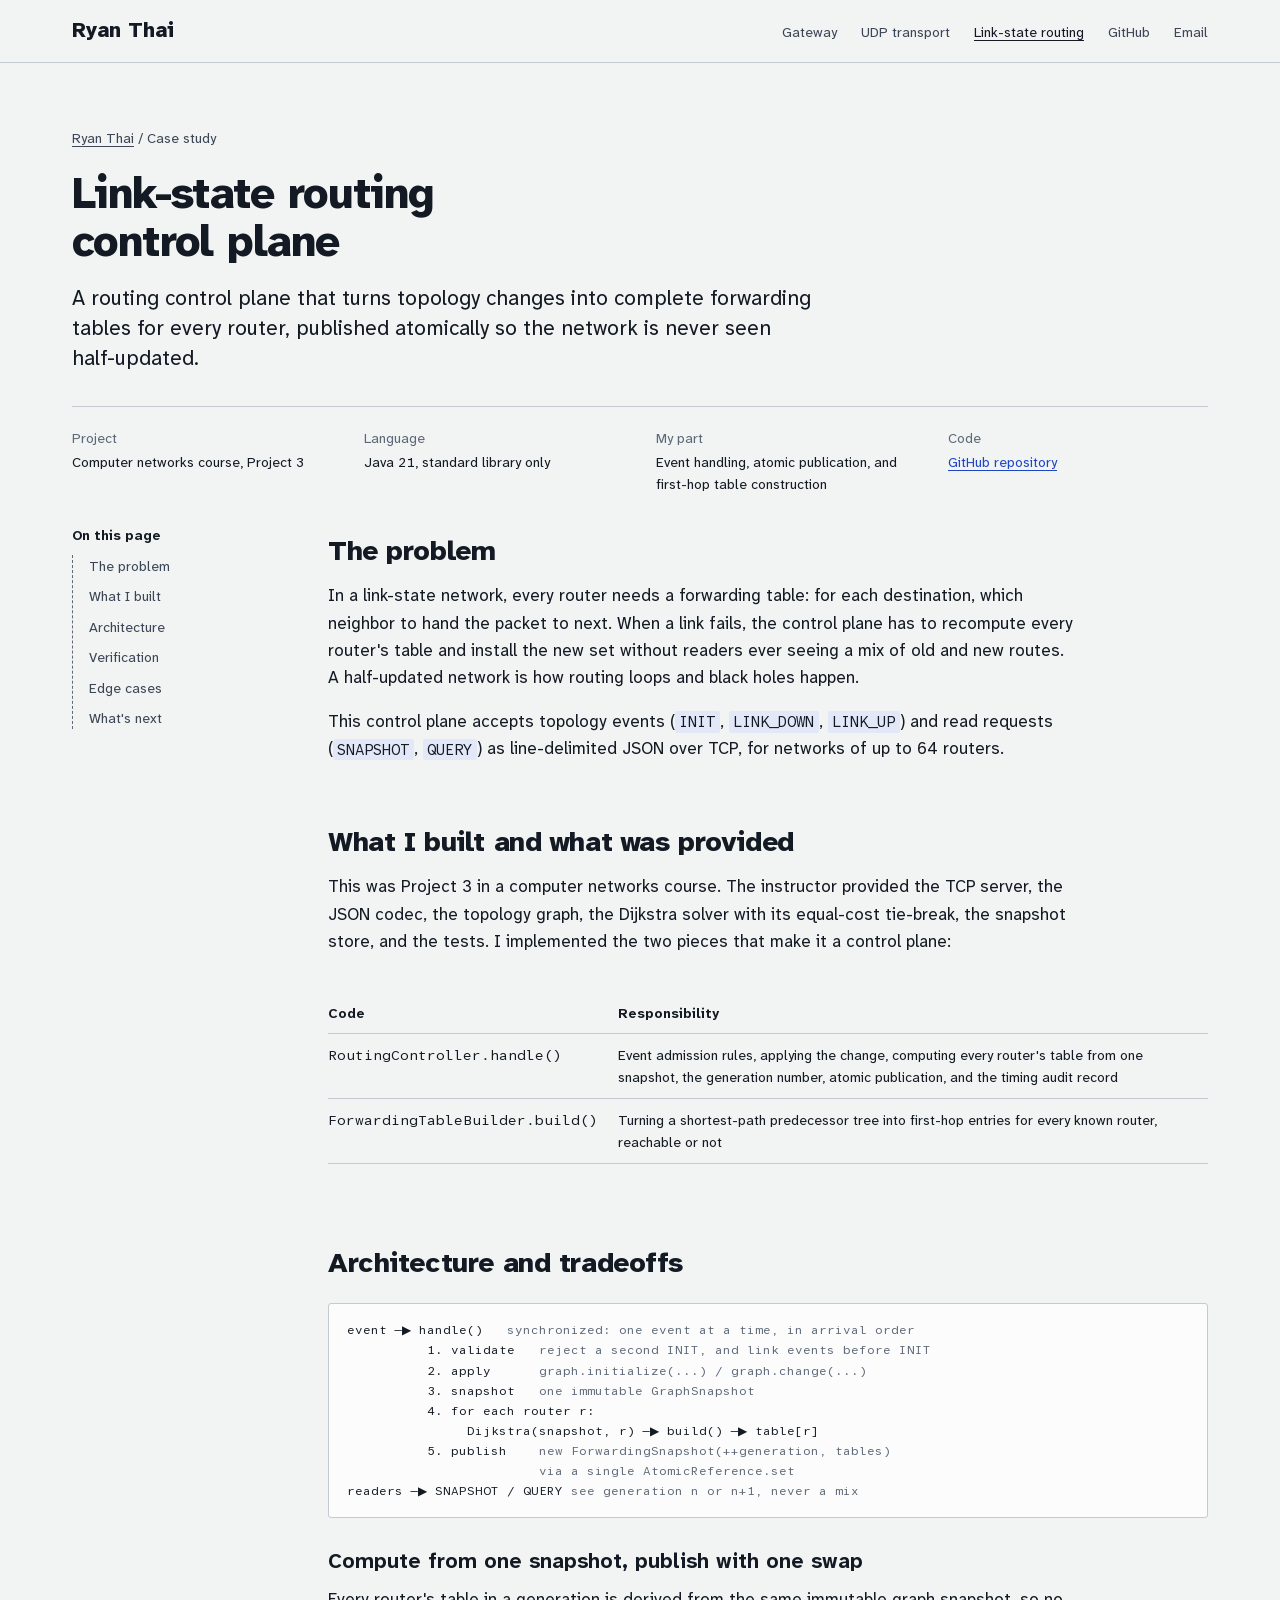
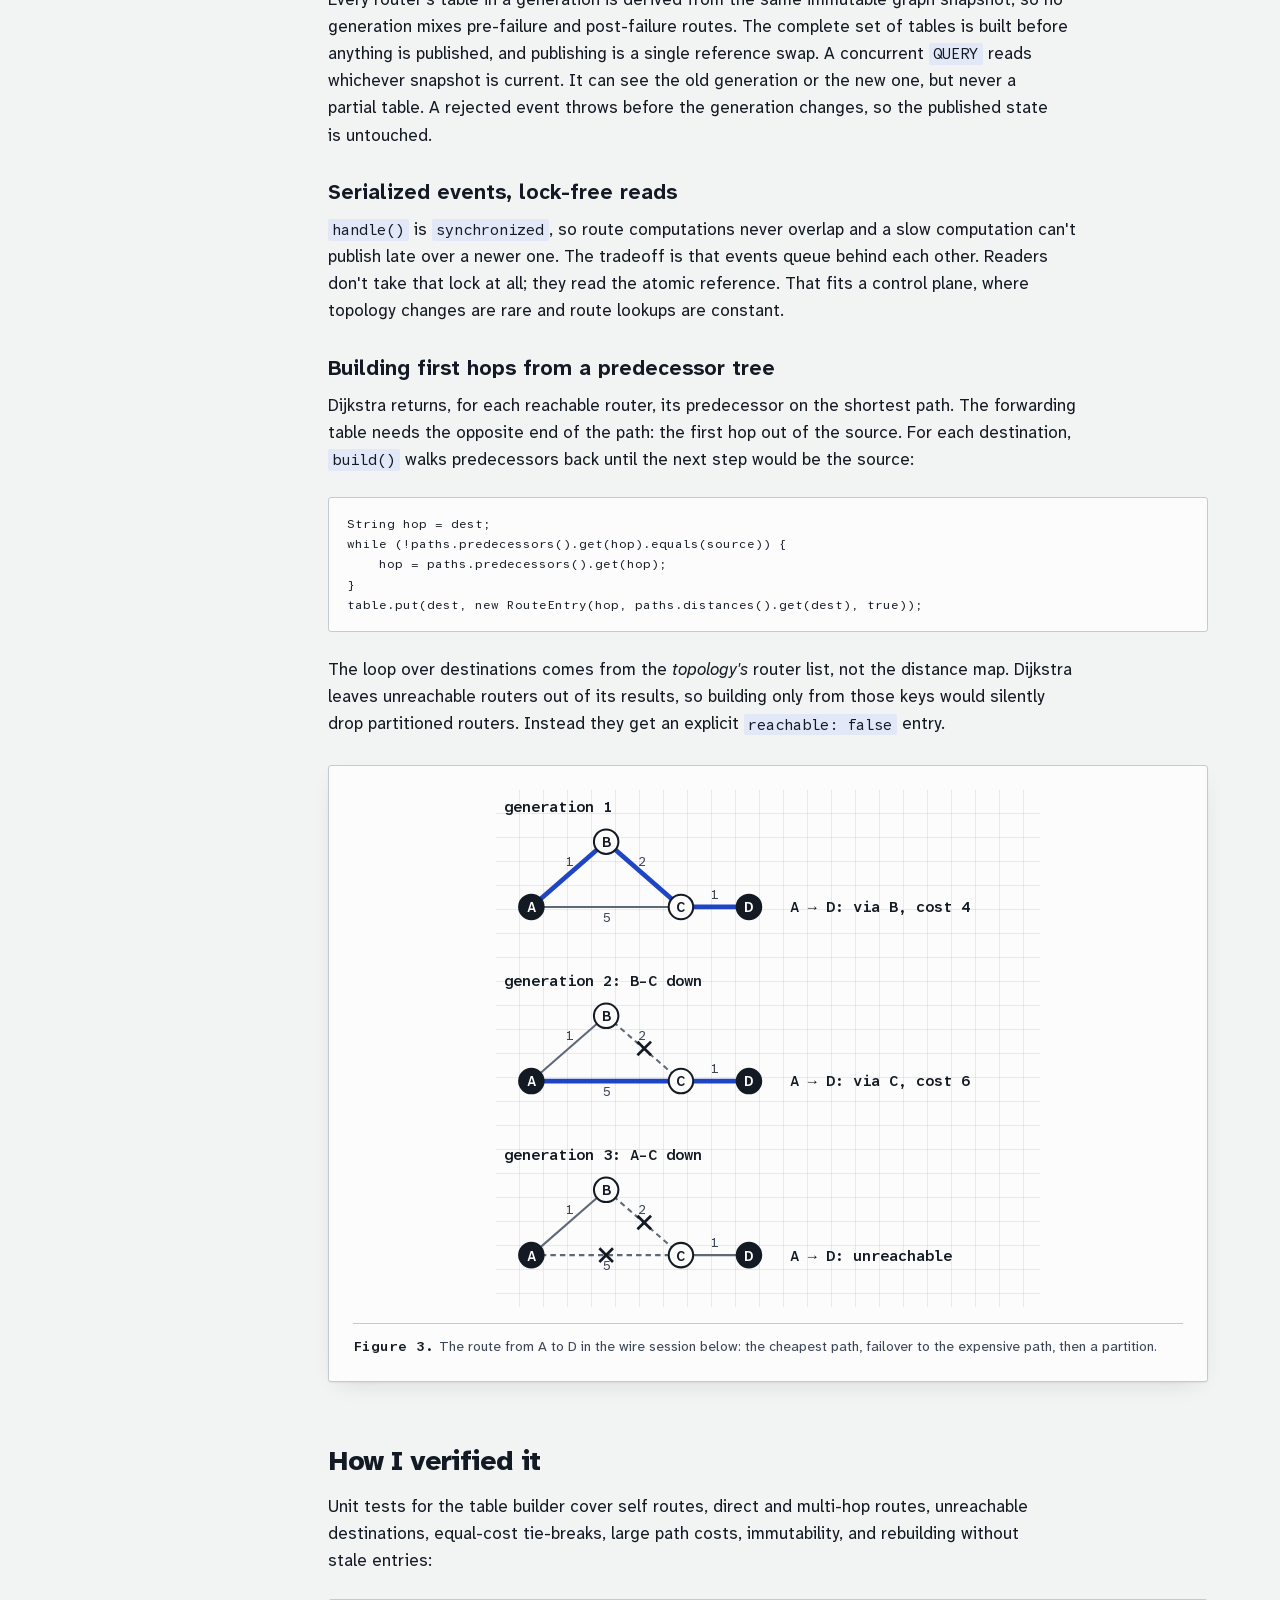
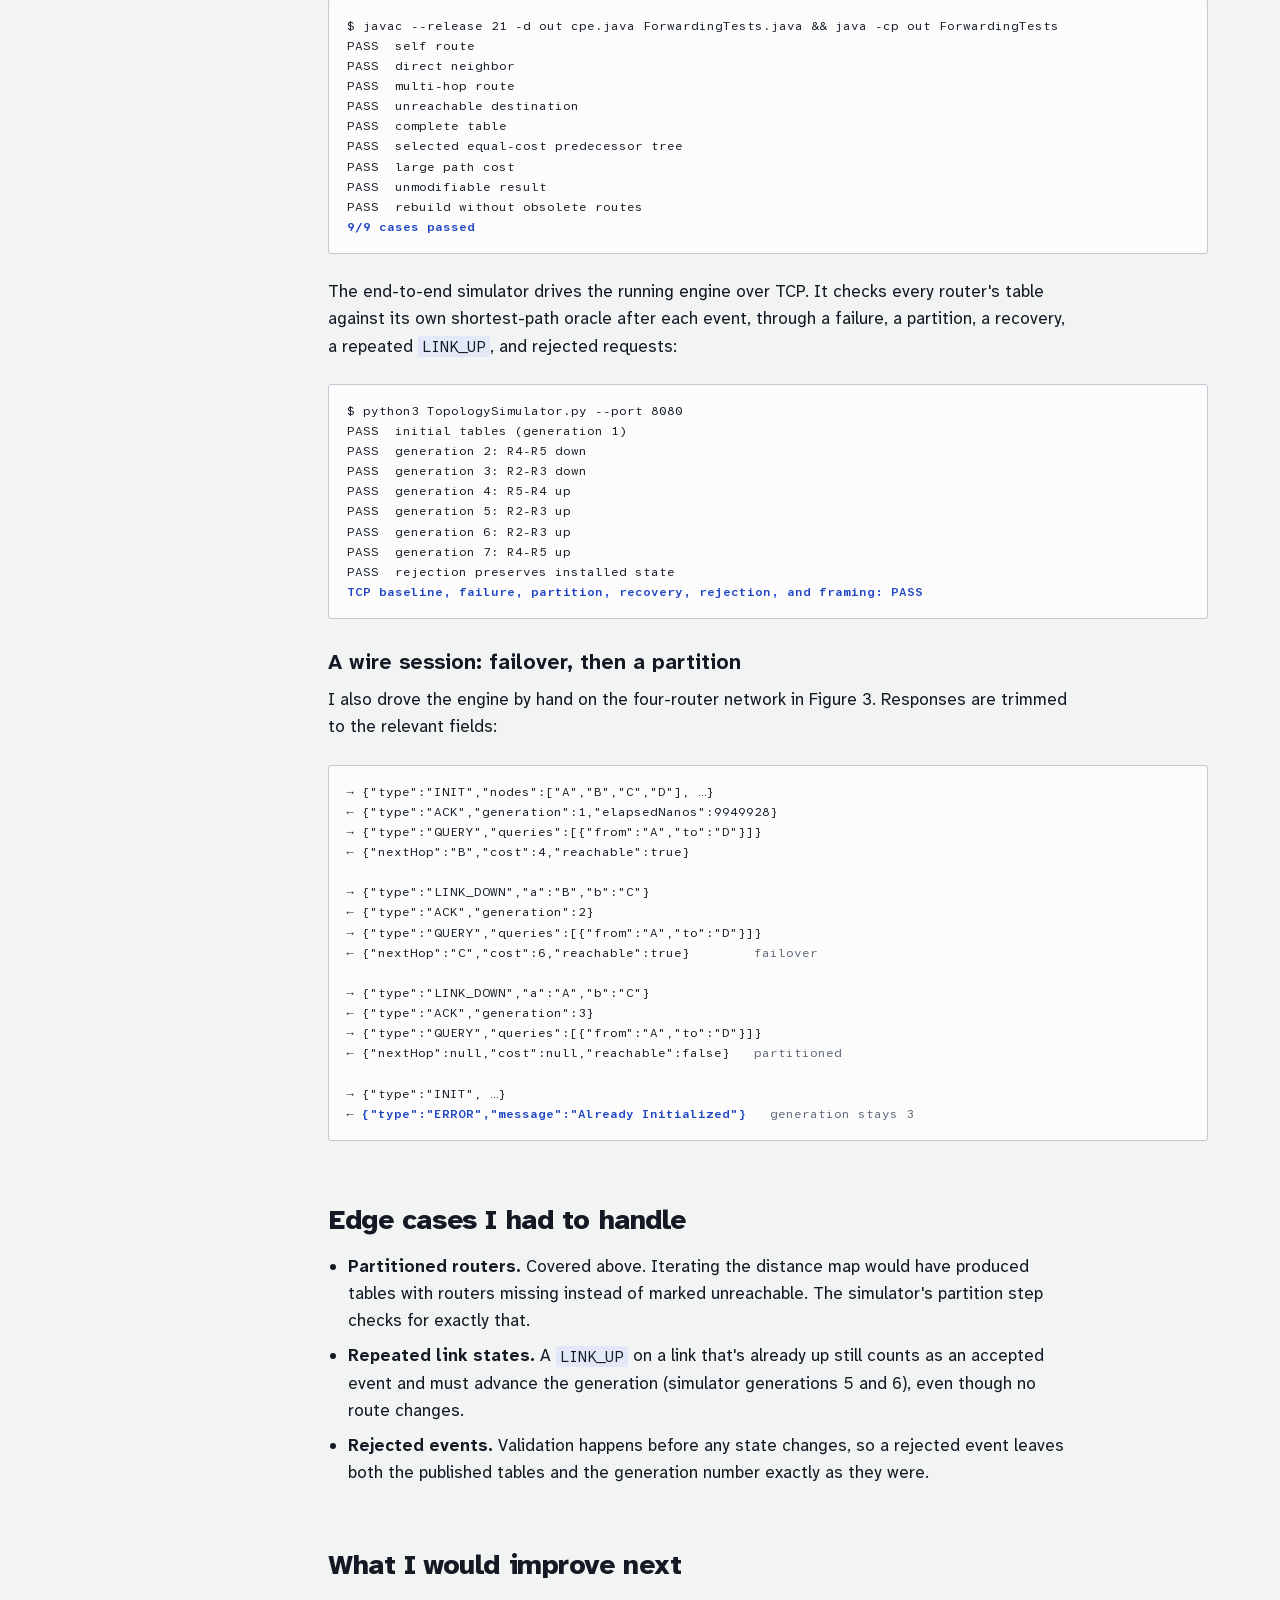
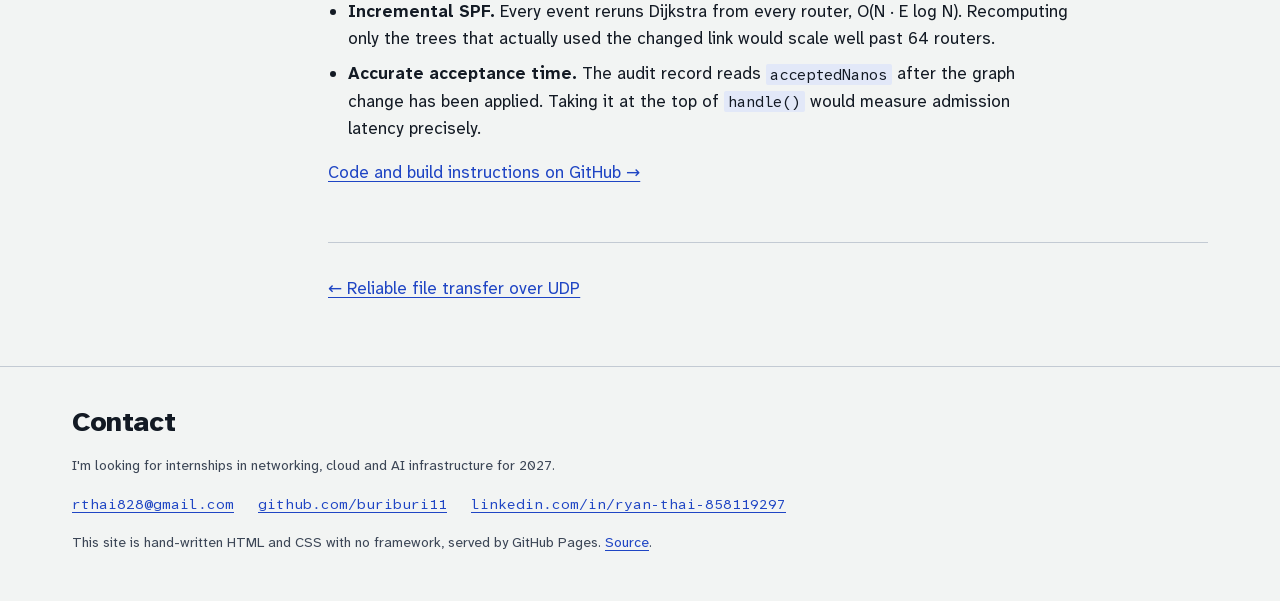
==== projects/link-state-routing.html @ dbc08c40 "Add portfolio site: landing page and three networking case studies Plain HTML/CSS for GitHub Pages. " ====
<!doctype html>
<html lang="en">
<head>
<meta charset="utf-8">
<meta name="viewport" content="width=device-width, initial-scale=1">
<title>Link-state routing control plane · Ryan Thai</title>
<meta name="description" content="A routing control plane that turns topology changes into complete forwarding tables for every router, published atomically so the network is never seen half-updated.">
<meta name="theme-color" content="#f2f4f3">
<link rel="preload" href="../assets/fonts/atkinson-hyperlegible-next-latin.woff2" as="font" type="font/woff2" crossorigin>
<link rel="stylesheet" href="../style.css">
<link rel="icon" href="../assets/favicon.svg" type="image/svg+xml">
</head>
<body>
<a class="skip" href="#main">Skip to content</a>
<header class="site-head">
  <div class="wrap">
    <a class="site-name" href="../index.html">Ryan Thai</a>
    <nav class="site-nav" aria-label="Main">
      <ul><li><a href="../projects/rate-limited-gateway.html">Gateway</a></li><li><a href="../projects/reliable-udp-transfer.html">UDP transport</a></li><li><a href="../projects/link-state-routing.html" aria-current="page">Link-state routing</a></li><li><a href="https://github.com/buriburi11">GitHub</a></li><li><a href="mailto:rthai828@gmail.com">Email</a></li></ul>
    </nav>
  </div>
</header>

<main id="main">
  <div class="wrap">
    <header class="case-head">
      <p class="crumb"><a href="../index.html">Ryan Thai</a> / Case study</p>
      <h1>Link-state routing control plane</h1>
      <p class="lede">A routing control plane that turns topology changes into complete forwarding tables for every router, published atomically so the network is never seen half-updated.</p>
      <dl class="facts"><div><dt>Project</dt><dd>Computer networks course, Project 3</dd></div><div><dt>Language</dt><dd>Java 21, standard library only</dd></div><div><dt>My part</dt><dd>Event handling, atomic publication, and first-hop table construction</dd></div><div><dt>Code</dt><dd><a href="https://github.com/buriburi11/P3">GitHub repository</a></dd></div></dl>
    </header>
    <div class="case">
      <nav class="toc" aria-labelledby="toc-h"><h2 id="toc-h">On this page</h2><ol><li><a href="#problem">The problem</a></li><li><a href="#boundary">What I built</a></li><li><a href="#architecture">Architecture</a></li><li><a href="#verification">Verification</a></li><li><a href="#edge">Edge cases</a></li><li><a href="#next">What's next</a></li></ol></nav>
      <div class="case-body">

<section id="problem" aria-labelledby="problem-h">
  <h2 id="problem-h">The problem</h2>
  <p>In a link-state network, every router needs a forwarding table: for each destination, which neighbor to hand the packet to next. When a link fails, the control plane has to recompute every router's table and install the new set without readers ever seeing a mix of old and new routes. A half-updated network is how routing loops and black holes happen.</p>
  <p>This control plane accepts topology events (<code>INIT</code>, <code>LINK_DOWN</code>, <code>LINK_UP</code>) and read requests (<code>SNAPSHOT</code>, <code>QUERY</code>) as line-delimited JSON over TCP, for networks of up to 64 routers.</p>
</section>

<section id="boundary" aria-labelledby="boundary-h">
  <h2 id="boundary-h">What I built and what was provided</h2>
  <p>This was Project 3 in a computer networks course. The instructor provided the TCP server, the JSON codec, the topology graph, the Dijkstra solver with its equal-cost tie-break, the snapshot store, and the tests. I implemented the two pieces that make it a control plane:</p>
  <div class="table-scroll"><table class="split">
    <thead><tr><th scope="col">Code</th><th scope="col">Responsibility</th></tr></thead>
    <tbody>
      <tr><td>RoutingController.handle()</td><td>Event admission rules, applying the change, computing every router's table from one snapshot, the generation number, atomic publication, and the timing audit record</td></tr>
      <tr><td>ForwardingTableBuilder.build()</td><td>Turning a shortest-path predecessor tree into first-hop entries for every known router, reachable or not</td></tr>
    </tbody>
  </table></div>
</section>

<section id="architecture" aria-labelledby="architecture-h">
  <h2 id="architecture-h">Architecture and tradeoffs</h2>
  <pre><code>event ─▶ handle()   <span class="c">synchronized: one event at a time, in arrival order</span>
          1. validate   <span class="c">reject a second INIT, and link events before INIT</span>
          2. apply      <span class="c">graph.initialize(...) / graph.change(...)</span>
          3. snapshot   <span class="c">one immutable GraphSnapshot</span>
          4. for each router r:
               Dijkstra(snapshot, r) ─▶ build() ─▶ table[r]
          5. publish    <span class="c">new ForwardingSnapshot(++generation, tables)</span>
                        <span class="c">via a single AtomicReference.set</span>
readers ─▶ SNAPSHOT / QUERY <span class="c">see generation n or n+1, never a mix</span></code></pre>
  <h3>Compute from one snapshot, publish with one swap</h3>
  <p>Every router's table in a generation is derived from the same immutable graph snapshot, so no generation mixes pre-failure and post-failure routes. The complete set of tables is built before anything is published, and publishing is a single reference swap. A concurrent <code>QUERY</code> reads whichever snapshot is current. It can see the old generation or the new one, but never a partial table. A rejected event throws before the generation changes, so the published state is untouched.</p>
  <h3>Serialized events, lock-free reads</h3>
  <p><code>handle()</code> is <code>synchronized</code>, so route computations never overlap and a slow computation can't publish late over a newer one. The tradeoff is that events queue behind each other. Readers don't take that lock at all; they read the atomic reference. That fits a control plane, where topology changes are rare and route lookups are constant.</p>
  <h3>Building first hops from a predecessor tree</h3>
  <p>Dijkstra returns, for each reachable router, its predecessor on the shortest path. The forwarding table needs the opposite end of the path: the first hop out of the source. For each destination, <code>build()</code> walks predecessors back until the next step would be the source:</p>
  <pre><code>String hop = dest;
while (!paths.predecessors().get(hop).equals(source)) {
    hop = paths.predecessors().get(hop);
}
table.put(dest, new RouteEntry(hop, paths.distances().get(dest), true));</code></pre>
  <p>The loop over destinations comes from the <em>topology's</em> router list, not the distance map. Dijkstra leaves unreachable routers out of its results, so building only from those keys would silently drop partitioned routers. Instead they get an explicit <code>reachable: false</code> entry.</p>
  <figure class="fig">
    <svg class="topo" viewBox="-6 -16 400 380" role="img" aria-labelledby="fig3b-t fig3b-d" xmlns="http://www.w3.org/2000/svg"><title id="fig3b-t">Figure 3: failover, then a partition</title><desc id="fig3b-d">Three snapshots of a four-router network with links A–B cost 1, B–C cost 2, A–C cost 5 and C–D cost 1. In generation 1 the route from A to D goes via B at cost 4. After the B–C link fails, generation 2 routes A to D via C at cost 6. After the A–C link also fails, generation 3 marks D unreachable from A.</desc><g class="m panel" style="--i:0" transform="translate(0,0)"><text class="ptitle" x="0" y="0">generation 1</text><line class="link on" x1="20" y1="70" x2="75" y2="22"/><text class="cost" x="48" y="40" text-anchor="middle">1</text><line class="link on" x1="75" y1="22" x2="130" y2="70"/><text class="cost" x="102" y="40" text-anchor="middle">2</text><line class="link" x1="20" y1="70" x2="130" y2="70"/><text class="cost" x="75" y="81" text-anchor="middle">5</text><line class="link on" x1="130" y1="70" x2="180" y2="70"/><text class="cost" x="155" y="64" text-anchor="middle">1</text><circle class="node end" cx="20" cy="70" r="9"/><text class="nl" x="20" y="74" text-anchor="middle">A</text><circle class="node" cx="75" cy="22" r="9"/><text class="nl" x="75" y="26" text-anchor="middle">B</text><circle class="node" cx="130" cy="70" r="9"/><text class="nl" x="130" y="74" text-anchor="middle">C</text><circle class="node end" cx="180" cy="70" r="9"/><text class="nl" x="180" y="74" text-anchor="middle">D</text><text class="res" x="210" y="74">A → D: via B, cost 4</text></g><g class="m panel" style="--i:1" transform="translate(0,128)"><text class="ptitle" x="0" y="0">generation 2: B–C down</text><line class="link" x1="20" y1="70" x2="75" y2="22"/><text class="cost" x="48" y="40" text-anchor="middle">1</text><line class="link down" x1="75" y1="22" x2="130" y2="70"/><text class="cost" x="102" y="40" text-anchor="middle">2</text><path class="x" d="M98 41l10 10M108 41l-10 10"/><line class="link on" x1="20" y1="70" x2="130" y2="70"/><text class="cost" x="75" y="81" text-anchor="middle">5</text><line class="link on" x1="130" y1="70" x2="180" y2="70"/><text class="cost" x="155" y="64" text-anchor="middle">1</text><circle class="node end" cx="20" cy="70" r="9"/><text class="nl" x="20" y="74" text-anchor="middle">A</text><circle class="node" cx="75" cy="22" r="9"/><text class="nl" x="75" y="26" text-anchor="middle">B</text><circle class="node" cx="130" cy="70" r="9"/><text class="nl" x="130" y="74" text-anchor="middle">C</text><circle class="node end" cx="180" cy="70" r="9"/><text class="nl" x="180" y="74" text-anchor="middle">D</text><text class="res" x="210" y="74">A → D: via C, cost 6</text></g><g class="m panel" style="--i:2" transform="translate(0,256)"><text class="ptitle" x="0" y="0">generation 3: A–C down</text><line class="link" x1="20" y1="70" x2="75" y2="22"/><text class="cost" x="48" y="40" text-anchor="middle">1</text><line class="link down" x1="75" y1="22" x2="130" y2="70"/><text class="cost" x="102" y="40" text-anchor="middle">2</text><path class="x" d="M98 41l10 10M108 41l-10 10"/><line class="link down" x1="20" y1="70" x2="130" y2="70"/><text class="cost" x="75" y="81" text-anchor="middle">5</text><path class="x" d="M70 65l10 10M80 65l-10 10"/><line class="link" x1="130" y1="70" x2="180" y2="70"/><text class="cost" x="155" y="64" text-anchor="middle">1</text><circle class="node end" cx="20" cy="70" r="9"/><text class="nl" x="20" y="74" text-anchor="middle">A</text><circle class="node" cx="75" cy="22" r="9"/><text class="nl" x="75" y="26" text-anchor="middle">B</text><circle class="node" cx="130" cy="70" r="9"/><text class="nl" x="130" y="74" text-anchor="middle">C</text><circle class="node end" cx="180" cy="70" r="9"/><text class="nl" x="180" y="74" text-anchor="middle">D</text><text class="res" x="210" y="74">A → D: unreachable</text></g></svg>
    <figcaption><span class="fig-n">Figure 3.</span>The route from A to D in the wire session below: the cheapest path, failover to the expensive path, then a partition.</figcaption>
  </figure>
</section>

<section id="verification" aria-labelledby="verification-h">
  <h2 id="verification-h">How I verified it</h2>
  <p>Unit tests for the table builder cover self routes, direct and multi-hop routes, unreachable destinations, equal-cost tie-breaks, large path costs, immutability, and rebuilding without stale entries:</p>
  <pre><code>$ javac --release 21 -d out cpe.java ForwardingTests.java &amp;&amp; java -cp out ForwardingTests
PASS  self route
PASS  direct neighbor
PASS  multi-hop route
PASS  unreachable destination
PASS  complete table
PASS  selected equal-cost predecessor tree
PASS  large path cost
PASS  unmodifiable result
PASS  rebuild without obsolete routes
<span class="hl">9/9 cases passed</span></code></pre>
  <p>The end-to-end simulator drives the running engine over TCP. It checks every router's table against its own shortest-path oracle after each event, through a failure, a partition, a recovery, a repeated <code>LINK_UP</code>, and rejected requests:</p>
  <pre><code>$ python3 TopologySimulator.py --port 8080
PASS  initial tables (generation 1)
PASS  generation 2: R4-R5 down
PASS  generation 3: R2-R3 down
PASS  generation 4: R5-R4 up
PASS  generation 5: R2-R3 up
PASS  generation 6: R2-R3 up
PASS  generation 7: R4-R5 up
PASS  rejection preserves installed state
<span class="hl">TCP baseline, failure, partition, recovery, rejection, and framing: PASS</span></code></pre>
  <h3>A wire session: failover, then a partition</h3>
  <p>I also drove the engine by hand on the four-router network in Figure 3. Responses are trimmed to the relevant fields:</p>
  <pre><code>→ {"type":"INIT","nodes":["A","B","C","D"], …}
← {"type":"ACK","generation":1,"elapsedNanos":9949928}
→ {"type":"QUERY","queries":[{"from":"A","to":"D"}]}
← {"nextHop":"B","cost":4,"reachable":true}

→ {"type":"LINK_DOWN","a":"B","b":"C"}
← {"type":"ACK","generation":2}
→ {"type":"QUERY","queries":[{"from":"A","to":"D"}]}
← {"nextHop":"C","cost":6,"reachable":true}        <span class="c">failover</span>

→ {"type":"LINK_DOWN","a":"A","b":"C"}
← {"type":"ACK","generation":3}
→ {"type":"QUERY","queries":[{"from":"A","to":"D"}]}
← {"nextHop":null,"cost":null,"reachable":false}   <span class="c">partitioned</span>

→ {"type":"INIT", …}
← <span class="hl">{"type":"ERROR","message":"Already Initialized"}</span>   <span class="c">generation stays 3</span></code></pre>
</section>

<section id="edge" aria-labelledby="edge-h">
  <h2 id="edge-h">Edge cases I had to handle</h2>
  <ul>
    <li><strong>Partitioned routers.</strong> Covered above. Iterating the distance map would have produced tables with routers missing instead of marked unreachable. The simulator's partition step checks for exactly that.</li>
    <li><strong>Repeated link states.</strong> A <code>LINK_UP</code> on a link that's already up still counts as an accepted event and must advance the generation (simulator generations 5 and 6), even though no route changes.</li>
    <li><strong>Rejected events.</strong> Validation happens before any state changes, so a rejected event leaves both the published tables and the generation number exactly as they were.</li>
  </ul>
</section>

<section id="next" aria-labelledby="next-h">
  <h2 id="next-h">What I would improve next</h2>
  <ul>
    <li><strong>Incremental SPF.</strong> Every event reruns Dijkstra from every router, O(N · E log N). Recomputing only the trees that actually used the changed link would scale well past 64 routers.</li>
    <li><strong>Accurate acceptance time.</strong> The audit record reads <code>acceptedNanos</code> after the graph change has been applied. Taking it at the top of <code>handle()</code> would measure admission latency precisely.</li>
  </ul>
  <p><a href="https://github.com/buriburi11/P3">Code and build instructions on GitHub →</a></p>
</section>

        <nav class="next-case" aria-label="More case studies"><a href="reliable-udp-transfer.html">← Reliable file transfer over UDP</a><span></span></nav>
      </div>
    </div>
  </div>
</main>
<footer class="site-foot" id="contact">
  <div class="wrap">
    <h2>Contact</h2>
    <p>I'm looking for internships in networking, cloud and AI infrastructure for 2027.</p>
    <ul class="contact" style="margin-top:0">
      <li><a href="mailto:rthai828@gmail.com">rthai828@gmail.com</a></li>
      <li><a href="https://github.com/buriburi11">github.com/buriburi11</a></li>
      <li><a href="https://www.linkedin.com/in/ryan-thai-858119297/">linkedin.com/in/ryan-thai-858119297</a></li>
    </ul>
    <p>This site is hand-written HTML and CSS with no framework, served by GitHub Pages. <a href="https://github.com/buriburi11/buriburi11.github.io">Source</a>.</p>
  </div>
</footer>
</body>
</html>
---- style.css ----
/* Ryan Thai — portfolio. Plain CSS, no build step. */

@font-face {
  font-family: "Atkinson Hyperlegible Next";
  font-style: normal;
  font-weight: 200 800;
  font-display: swap;
  src: url("assets/fonts/atkinson-hyperlegible-next-latin.woff2") format("woff2");
  unicode-range: U+0000-00FF, U+0131, U+0152-0153, U+02BB-02BC, U+02C6, U+02DA, U+02DC, U+0304, U+0308, U+0329, U+2000-206F, U+20AC, U+2122, U+2191, U+2193, U+2212, U+2215, U+FEFF, U+FFFD;
}
@font-face {
  font-family: "Atkinson Hyperlegible Next";
  font-style: normal;
  font-weight: 200 800;
  font-display: swap;
  src: url("assets/fonts/atkinson-hyperlegible-next-latin-ext.woff2") format("woff2");
  unicode-range: U+0100-02BA, U+02BD-02C5, U+02C7-02CC, U+02CE-02D7, U+02DD-02FF, U+1D00-1DBF, U+1E00-1E9F, U+1EF2-1EFF, U+2020, U+20A0-20AB, U+20AD-20C4, U+2113, U+2C60-2C7F, U+A720-A7FF;
}
@font-face {
  font-family: "Atkinson Hyperlegible Next";
  font-style: italic;
  font-weight: 200 800;
  font-display: swap;
  src: url("assets/fonts/atkinson-hyperlegible-next-italic-latin.woff2") format("woff2");
  unicode-range: U+0000-00FF, U+0131, U+0152-0153, U+02BB-02BC, U+02C6, U+02DA, U+02DC, U+0304, U+0308, U+0329, U+2000-206F, U+20AC, U+2122, U+2191, U+2193, U+2212, U+2215, U+FEFF, U+FFFD;
}
@font-face {
  font-family: "Atkinson Hyperlegible Mono";
  font-style: normal;
  font-weight: 200 800;
  font-display: swap;
  src: url("assets/fonts/atkinson-hyperlegible-mono-latin.woff2") format("woff2");
  unicode-range: U+0000-00FF, U+0131, U+0152-0153, U+02BB-02BC, U+02C6, U+02DA, U+02DC, U+0304, U+0308, U+0329, U+2000-206F, U+20AC, U+2122, U+2191, U+2193, U+2212, U+2215, U+FEFF, U+FFFD;
}
@font-face {
  font-family: "Atkinson Hyperlegible Mono";
  font-style: normal;
  font-weight: 200 800;
  font-display: swap;
  src: url("assets/fonts/atkinson-hyperlegible-mono-latin-ext.woff2") format("woff2");
  unicode-range: U+0100-02BA, U+02BD-02C5, U+02C7-02CC, U+02CE-02D7, U+02DD-02FF, U+1D00-1DBF, U+1E00-1E9F, U+1EF2-1EFF, U+2020, U+20A0-20AB, U+20AD-20C4, U+2113, U+2C60-2C7F, U+A720-A7FF;
}

:root {
  --pad: #f2f4f3;           /* engineering-pad ground */
  --sheet: #fbfcfb;         /* figure and code sheets */
  --grid-minor: rgb(31 52 82 / 0.045);
  --grid-major: rgb(31 52 82 / 0.085);
  --ink: #131a24;
  --ink-2: #3c4656;         /* secondary text, 8.6:1 on pad */
  --ink-3: #5d6878;         /* tertiary, 5.4:1 on pad */
  --rule: #c3cad3;
  --packet: #1f45c4;        /* messages in flight: the one accent, 7.1:1 on pad */
  --packet-wash: #e2e8f8;

  --text: "Atkinson Hyperlegible Next", system-ui, sans-serif;
  --mono: "Atkinson Hyperlegible Mono", ui-monospace, monospace;

  --step--1: 0.875rem;
  --step-0: 1.0625rem;
  --step-1: 1.3125rem;
  --step-2: 1.75rem;
  --step-3: clamp(2rem, 1.4rem + 2.4vw, 2.75rem);
  --step-4: clamp(2.75rem, 1.6rem + 5vw, 5rem);

  --gutter: clamp(1rem, 0.5rem + 2.5vw, 2.5rem);
  --measure: 68ch;
  --ease-out: cubic-bezier(0.16, 1, 0.3, 1);

  color-scheme: light;
  accent-color: var(--packet);
}

*, *::before, *::after { box-sizing: border-box; }

html {
  -webkit-text-size-adjust: 100%;
  text-size-adjust: 100%;
  scrollbar-color: var(--ink-3) var(--pad);
  scroll-padding-top: 1.5rem;
}

body {
  margin: 0;
  min-height: 100vh;
  font-family: var(--text);
  font-size: var(--step-0);
  line-height: 1.6;
  color: var(--ink);
  background-color: var(--pad);
  font-variant-numeric: tabular-nums;
}

::selection { background: var(--packet); color: #fff; }

a {
  color: var(--packet);
  text-decoration-thickness: 1px;
  text-underline-offset: 0.2em;
}
a:hover { text-decoration-thickness: 2px; }
:focus-visible {
  outline: 2px solid var(--packet);
  outline-offset: 3px;
  border-radius: 2px;
}

.skip {
  position: absolute;
  left: var(--gutter);
  top: -3rem;
  padding: 0.5rem 0.75rem;
  background: var(--ink);
  color: #fff;
  z-index: 10;
}
.skip:focus { top: 0.75rem; }

.wrap {
  width: 100%;
  max-width: 76rem;
  margin-inline: auto;
  padding-inline: var(--gutter);
}

h1, h2, h3 { line-height: 1.1; text-wrap: balance; margin: 0; }
p, li { text-wrap: pretty; }
p { margin: 0 0 1em; max-width: var(--measure); }

code, kbd, pre, samp { font-family: var(--mono); font-size: 0.92em; }
:not(pre) > code {
  background: var(--packet-wash);
  padding: 0.05em 0.3em;
  border-radius: 2px;
  font-size: 0.88em;
  overflow-wrap: anywhere;
}

/* ---------- site header ---------- */

.site-head {
  border-bottom: 1px solid var(--rule);
  background: rgb(242 244 243 / 0.92);
}
.site-head .wrap {
  display: flex;
  flex-wrap: wrap;
  align-items: baseline;
  justify-content: space-between;
  gap: 0.5rem 2rem;
  padding-block: 0.9rem;
}
.site-name {
  font-weight: 800;
  font-size: var(--step-1);
  color: var(--ink);
  text-decoration: none;
  letter-spacing: -0.01em;
}
.site-nav ul {
  display: flex;
  flex-wrap: wrap;
  gap: 0.25rem 1.5rem;
  list-style: none;
  margin: 0;
  padding: 0;
  font-size: var(--step--1);
}
.site-nav a { color: var(--ink-2); text-decoration: none; }
.site-nav a:hover, .site-nav a[aria-current="page"] { color: var(--ink); text-decoration: underline; }

/* ---------- landing: first viewport ---------- */

.intro {
  display: grid;
  align-items: start;
  grid-template-columns: minmax(0, 1fr);
  gap: 2.5rem;
  padding-block: clamp(1.75rem, 1rem + 3vw, 3.5rem) 3rem;
}
@media (min-width: 60rem) {
  .intro {
    grid-template-columns: minmax(0, 0.95fr) minmax(0, 1.05fr);
    align-items: start;
    gap: 4rem;
  }
}
.intro h1 {
  font-size: var(--step-4);
  font-weight: 800;
  letter-spacing: -0.03em;
  line-height: 0.95;
  margin-bottom: 1.25rem;
}
.intro .who {
  font-size: var(--step-1);
  line-height: 1.4;
  color: var(--ink);
  margin-bottom: 1rem;
}
.intro .what { color: var(--ink-2); }
.contact {
  display: flex;
  flex-wrap: wrap;
  gap: 0.5rem 1.5rem;
  list-style: none;
  margin: 1.75rem 0 0;
  padding: 0;
  font-family: var(--mono);
  font-size: var(--step--1);
}
.contact a { overflow-wrap: anywhere; }

/* ---------- figures ---------- */

.fig {
  margin: 0;
  background-color: var(--sheet);
  border: 1px solid var(--rule);
  border-radius: 3px;
  box-shadow: 0 1px 2px rgb(19 26 36 / 0.06), 0 8px 24px -12px rgb(19 26 36 / 0.18);
  padding: clamp(0.75rem, 0.4rem + 1.5vw, 1.5rem);
}
.fig > svg {
  background-image:
    linear-gradient(var(--grid-major) 1px, transparent 1px),
    linear-gradient(90deg, var(--grid-major) 1px, transparent 1px);
  background-size: 24px 24px;
  background-position: -1px -1px;
}
.fig svg { display: block; width: 100%; height: auto; max-width: 34rem; margin-inline: auto; }
.intro .fig svg { max-height: min(62vh, 36rem); }
.fig figcaption {
  margin-top: 1rem;
  padding-top: 0.75rem;
  border-top: 1px solid var(--rule);
  font-size: var(--step--1);
  color: var(--ink-2);
  line-height: 1.5;
}
.fig-n { font-family: var(--mono); font-weight: 600; color: var(--ink); margin-right: 0.35em; }
.fig-actions {
  display: flex;
  flex-wrap: wrap;
  align-items: center;
  gap: 0.5rem 1.25rem;
  margin-top: 0.75rem;
}
.go { font-weight: 700; }
.cta { margin: 1.5rem 0 0; }
.go.primary {
  display: inline-block;
  font-size: var(--step-0);
  color: #fff;
  background: var(--packet);
  padding: 0.7rem 1.1rem;
  border-radius: 3px;
  text-decoration: none;
  box-shadow: 0 1px 2px rgb(19 26 36 / 0.2);
}
.go.primary:hover { background: #18389f; }
pre.bare { margin: 0; border: 0; padding: 0; background: none; }

.replay {
  font: 600 var(--step--1) / 1 var(--mono);
  color: var(--ink-2);
  background: transparent;
  border: 1px solid var(--rule);
  border-radius: 2px;
  padding: 0.45rem 0.7rem;
  cursor: pointer;
}
.replay:hover { color: var(--ink); border-color: var(--ink-3); }
.replay[hidden] { display: none; }

/* ladder notation */
svg text { font-family: var(--mono); font-size: 11px; fill: var(--ink); }
@media (max-width: 40rem) {
  svg text { font-size: 13.5px; }
  .ladder .bracket text, .topo .cost { font-size: 12px; }
}
.ladder .lane, .topo .ptitle { font-weight: 600; fill: var(--ink); }
.ladder .life { stroke: var(--ink-3); stroke-width: 1; stroke-dasharray: 2 3; }
.ladder .m line { stroke: var(--packet); stroke-width: 1.5; }
.ladder .m .head { fill: var(--packet); }
.ladder .m text {
  fill: var(--ink);
  paint-order: stroke;
  stroke: var(--sheet);
  stroke-width: 4px;
  stroke-linejoin: round;
}
.ladder .lost line { stroke: var(--ink); stroke-dasharray: 4 3; }
.ladder .x, .topo .x { stroke: var(--ink); stroke-width: 2; fill: none; }
.ladder .dup line { stroke: var(--ink-2); }
.ladder .dup .head { fill: var(--ink-2); }
.ladder .key line { stroke-width: 2.5; }
.ladder .lossnote text, .ladder .callout text { font-weight: 600; }
.ladder .bracket path { stroke: var(--ink-2); fill: none; stroke-width: 1.5; }
.ladder .bracket text { fill: var(--ink-2); font-size: 10px; }
.ladder .decide rect { fill: var(--packet-wash); stroke: var(--packet); stroke-width: 1; }
.ladder .m line.sep { stroke: var(--rule); stroke-width: 1; stroke-dasharray: none; }
.ladder .burst line { stroke: var(--packet); stroke-width: 1; }
.ladder .burst line.ok { stroke-width: 2; }
.ladder .burst line.no { stroke: var(--ink-3); stroke-dasharray: 3 2; }
.ladder .tag { font-weight: 600; }
.ladder .ok-t { fill: var(--packet); }

.topo .link { stroke: var(--ink-3); stroke-width: 1.5; }
.topo .link.on { stroke: var(--packet); stroke-width: 3.5; }
.topo .link.down { stroke-dasharray: 4 3; stroke: var(--ink-3); }
.topo .node { fill: var(--sheet); stroke: var(--ink); stroke-width: 1.5; }
.topo .node.end { fill: var(--ink); }
.topo .end + .nl { fill: #fff; }
.topo .nl { font-weight: 600; }
.topo .cost { fill: var(--ink-2); font-size: 10px; }
.topo .res { font-weight: 600; }

/* signature motion: messages travel in time order. Content is visible without it. */
@media (prefers-reduced-motion: no-preference) {
  .play .m { animation: appear 0.5s var(--ease-out) both; animation-delay: calc(var(--i) * 0.32s); }
  .play .m line[pathLength] {
    stroke-dasharray: 1;
    animation: travel 0.42s var(--ease-out) both;
    animation-delay: calc(var(--i) * 0.32s);
  }
  .play .lost line[pathLength] { animation: appear 0.42s var(--ease-out) both; animation-delay: calc(var(--i) * 0.32s); }
}
@keyframes travel { from { stroke-dashoffset: 1; } to { stroke-dashoffset: 0; } }
@keyframes appear { from { opacity: 0; } to { opacity: 1; } }

/* ---------- landing: projects ---------- */

.section { padding-block: clamp(2.5rem, 1.5rem + 4vw, 5rem); border-top: 1px solid var(--rule); }
.section > .wrap > h2 {
  font-size: var(--step-3);
  font-weight: 800;
  letter-spacing: -0.02em;
  margin-bottom: 0.75rem;
}
.section .lede { color: var(--ink-2); margin-bottom: 2.5rem; }

.project {
  display: grid;
  grid-template-columns: minmax(0, 1fr);
  gap: 1.75rem;
  padding-block: 2.5rem;
  border-top: 1px solid var(--rule);
}
.project:first-of-type { border-top: 0; padding-top: 0; }
@media (min-width: 60rem) {
  .project { grid-template-columns: minmax(0, 1fr) minmax(0, 1fr); gap: 4rem; align-items: start; }
}
.project h3 { font-size: var(--step-2); font-weight: 800; letter-spacing: -0.015em; margin-bottom: 0.4rem; }
.project .stack { font-family: var(--mono); font-size: var(--step--1); color: var(--ink-2); margin-bottom: 1rem; }
.project .result {
  border: 1px solid var(--rule);
  background: var(--sheet);
  padding: 0.75rem 1rem;
  font-family: var(--mono);
  font-size: var(--step--1);
  line-height: 1.5;
  margin: 1.25rem 0;
  max-width: var(--measure);
}
.project .result b { color: var(--packet); font-weight: 600; }
.links {
  display: flex;
  flex-wrap: wrap;
  gap: 0.5rem 1.5rem;
  list-style: none;
  margin: 0;
  padding: 0;
}

/* ---------- case study ---------- */

.case-head { padding-block: clamp(2rem, 1rem + 4vw, 4rem) 2rem; }
.crumb { font-size: var(--step--1); color: var(--ink-2); margin-bottom: 1.25rem; }
.crumb a { color: var(--ink-2); }
.case-head h1 { font-size: var(--step-3); font-weight: 800; letter-spacing: -0.025em; margin-bottom: 1rem; max-width: 22ch; }
.case-head .lede { font-size: var(--step-1); line-height: 1.45; color: var(--ink); max-width: 60ch; }

.facts {
  display: grid;
  grid-template-columns: repeat(auto-fit, minmax(min(100%, 13rem), 1fr));
  gap: 1rem 2rem;
  margin: 2rem 0 0;
  padding: 1.25rem 0 0;
  border-top: 1px solid var(--rule);
}
.facts dt { font-size: var(--step--1); color: var(--ink-3); }
.facts dd { margin: 0.1rem 0 0; font-size: var(--step--1); color: var(--ink); }

.case {
  display: grid;
  grid-template-columns: minmax(0, 1fr);
  gap: 2rem;
  padding-bottom: 4rem;
}
@media (min-width: 64rem) {
  .case { grid-template-columns: 12rem minmax(0, 1fr); gap: 4rem; }
  .toc { position: sticky; top: 1.5rem; align-self: start; }
}
.toc ol {
  list-style: none;
  margin: 0;
  padding: 0 0 0 1rem;
  border-left: 1px dashed var(--ink-3);
  font-size: var(--step--1);
  display: grid;
  gap: 0.5rem;
}
.toc a { color: var(--ink-2); text-decoration: none; }
.toc a:hover { color: var(--ink); text-decoration: underline; }
.toc h2 { font-size: var(--step--1); font-weight: 700; margin-bottom: 0.75rem; }

.case-body > section { margin-bottom: 3.5rem; }
.case-body h2 {
  font-size: var(--step-2);
  font-weight: 800;
  letter-spacing: -0.015em;
  margin: 0 0 1rem;
  padding-top: 0.5rem;
}
.case-body h3 { font-size: var(--step-1); font-weight: 700; margin: 2rem 0 0.75rem; }
.case-body ul, .case-body ol { max-width: var(--measure); padding-left: 1.25rem; }
.case-body li { margin-bottom: 0.5rem; }
.case-body .fig { margin: 1.75rem 0; }

pre {
  margin: 1.5rem 0;
  padding: 1rem 1.1rem;
  background: var(--sheet);
  border: 1px solid var(--rule);
  border-radius: 3px;
  overflow-x: auto;
  font-size: 0.8125rem;
  line-height: 1.55;
  max-width: 100%;
  tab-size: 2;
}
pre .hl { color: var(--packet); font-weight: 600; }
pre .c { color: var(--ink-3); }

.split {
  width: 100%;
  border-collapse: collapse;
  font-size: var(--step--1);
  margin: 1.25rem 0;
}
.split th, .split td { text-align: left; vertical-align: top; padding: 0.6rem 0.75rem 0.6rem 0; border-bottom: 1px solid var(--rule); }
.split th { font-weight: 700; color: var(--ink); }
.split td:first-child { font-family: var(--mono); white-space: nowrap; padding-right: 1.25rem; }
.table-scroll { overflow-x: auto; max-width: 100%; }

.next-case {
  display: flex;
  flex-wrap: wrap;
  justify-content: space-between;
  gap: 1rem;
  padding-top: 2rem;
  border-top: 1px solid var(--rule);
}

/* ---------- footer ---------- */

.site-foot {
  border-top: 1px solid var(--rule);
  padding-block: 2.5rem 3rem;
  font-size: var(--step--1);
  color: var(--ink-2);
}
.site-foot .wrap { display: grid; gap: 1rem; }
.site-foot h2 { font-size: var(--step-2); font-weight: 800; color: var(--ink); letter-spacing: -0.015em; }
.site-foot p { margin: 0; }

@media print {
  body { background: #fff; }
  .replay, .skip { display: none; }
}
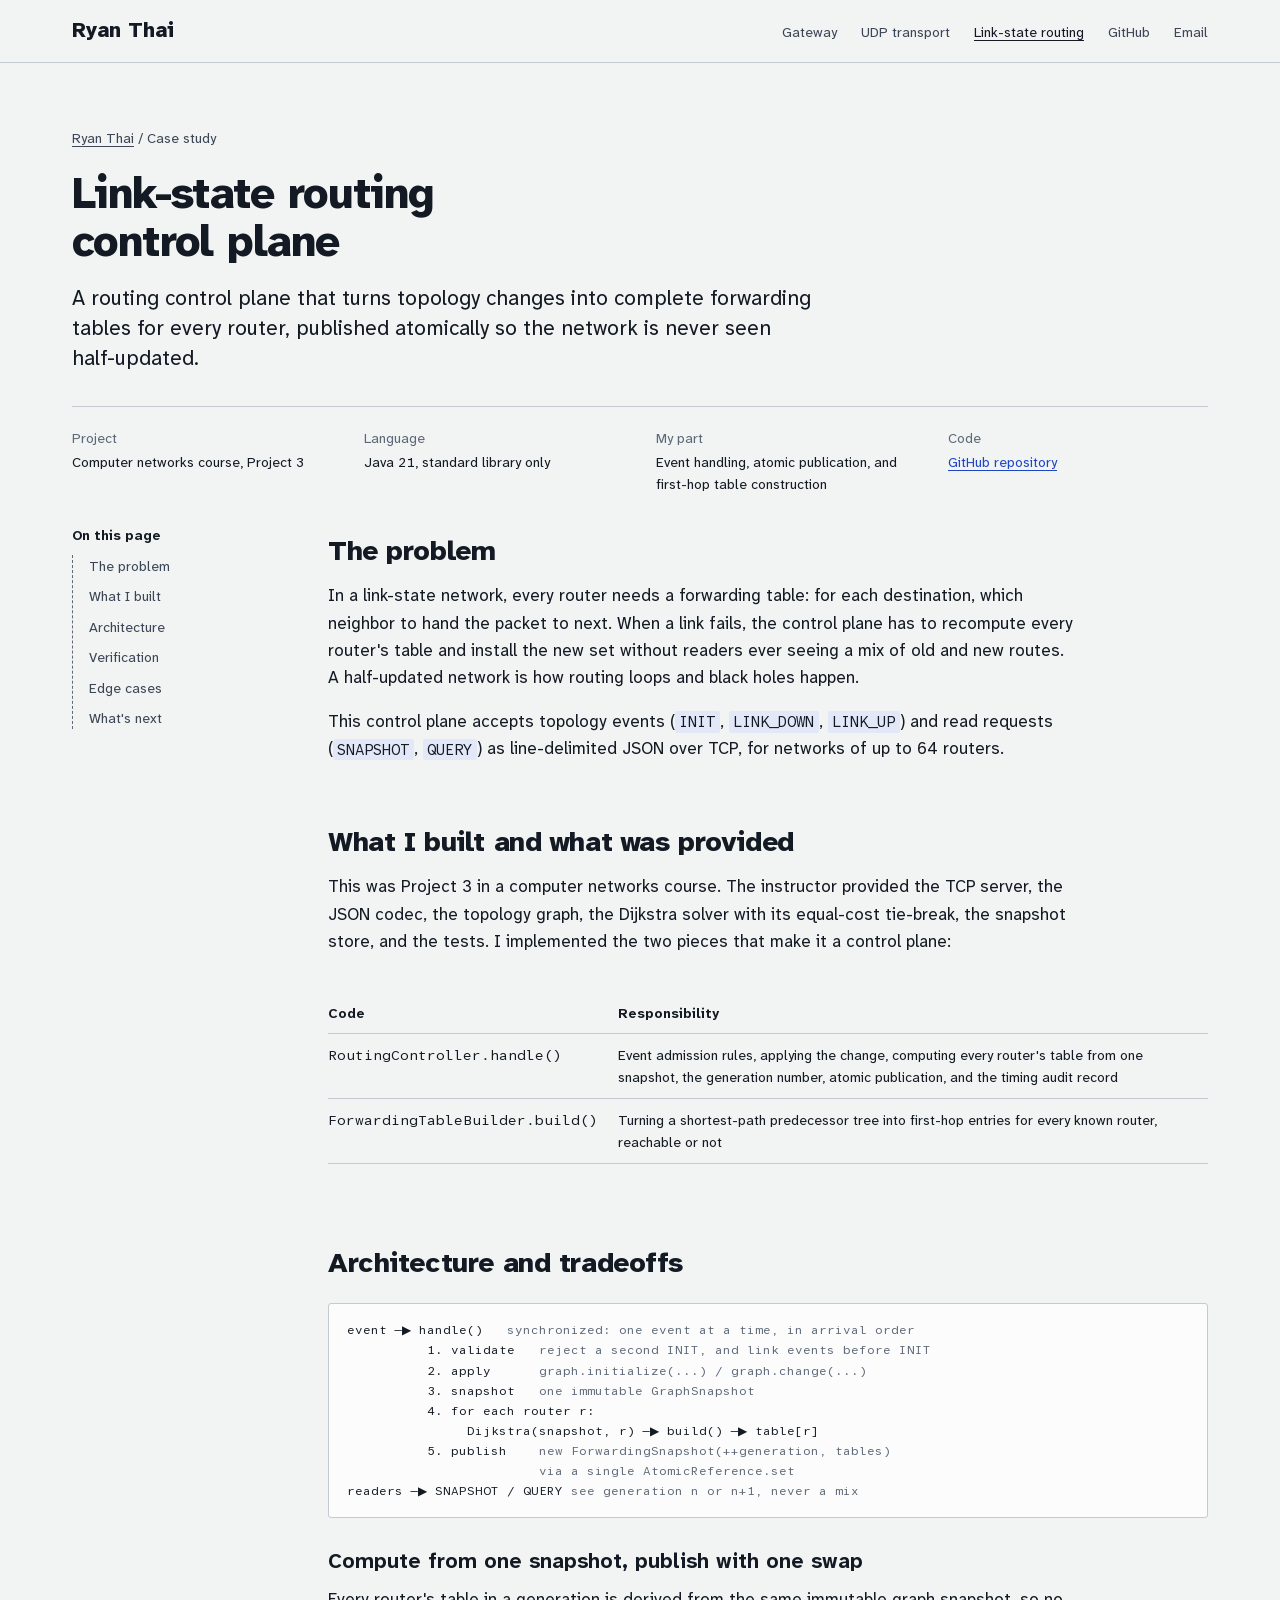
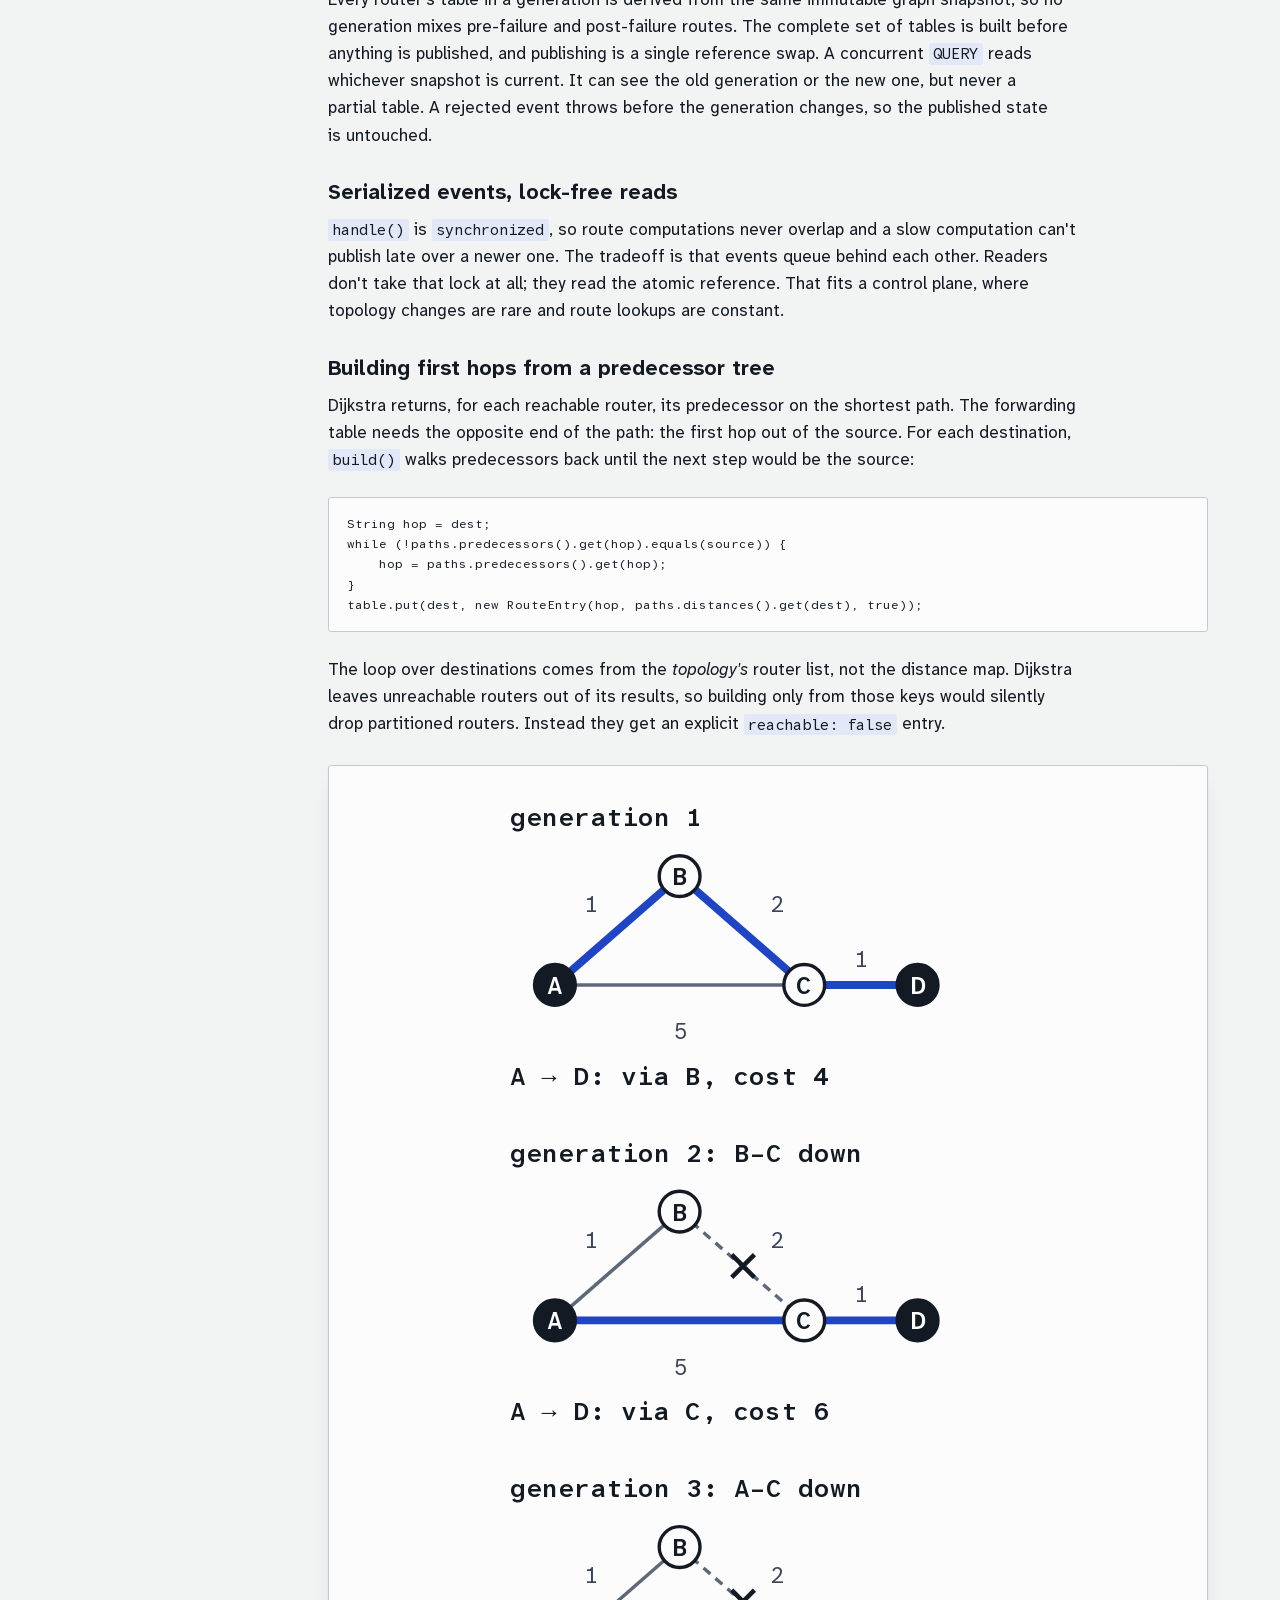
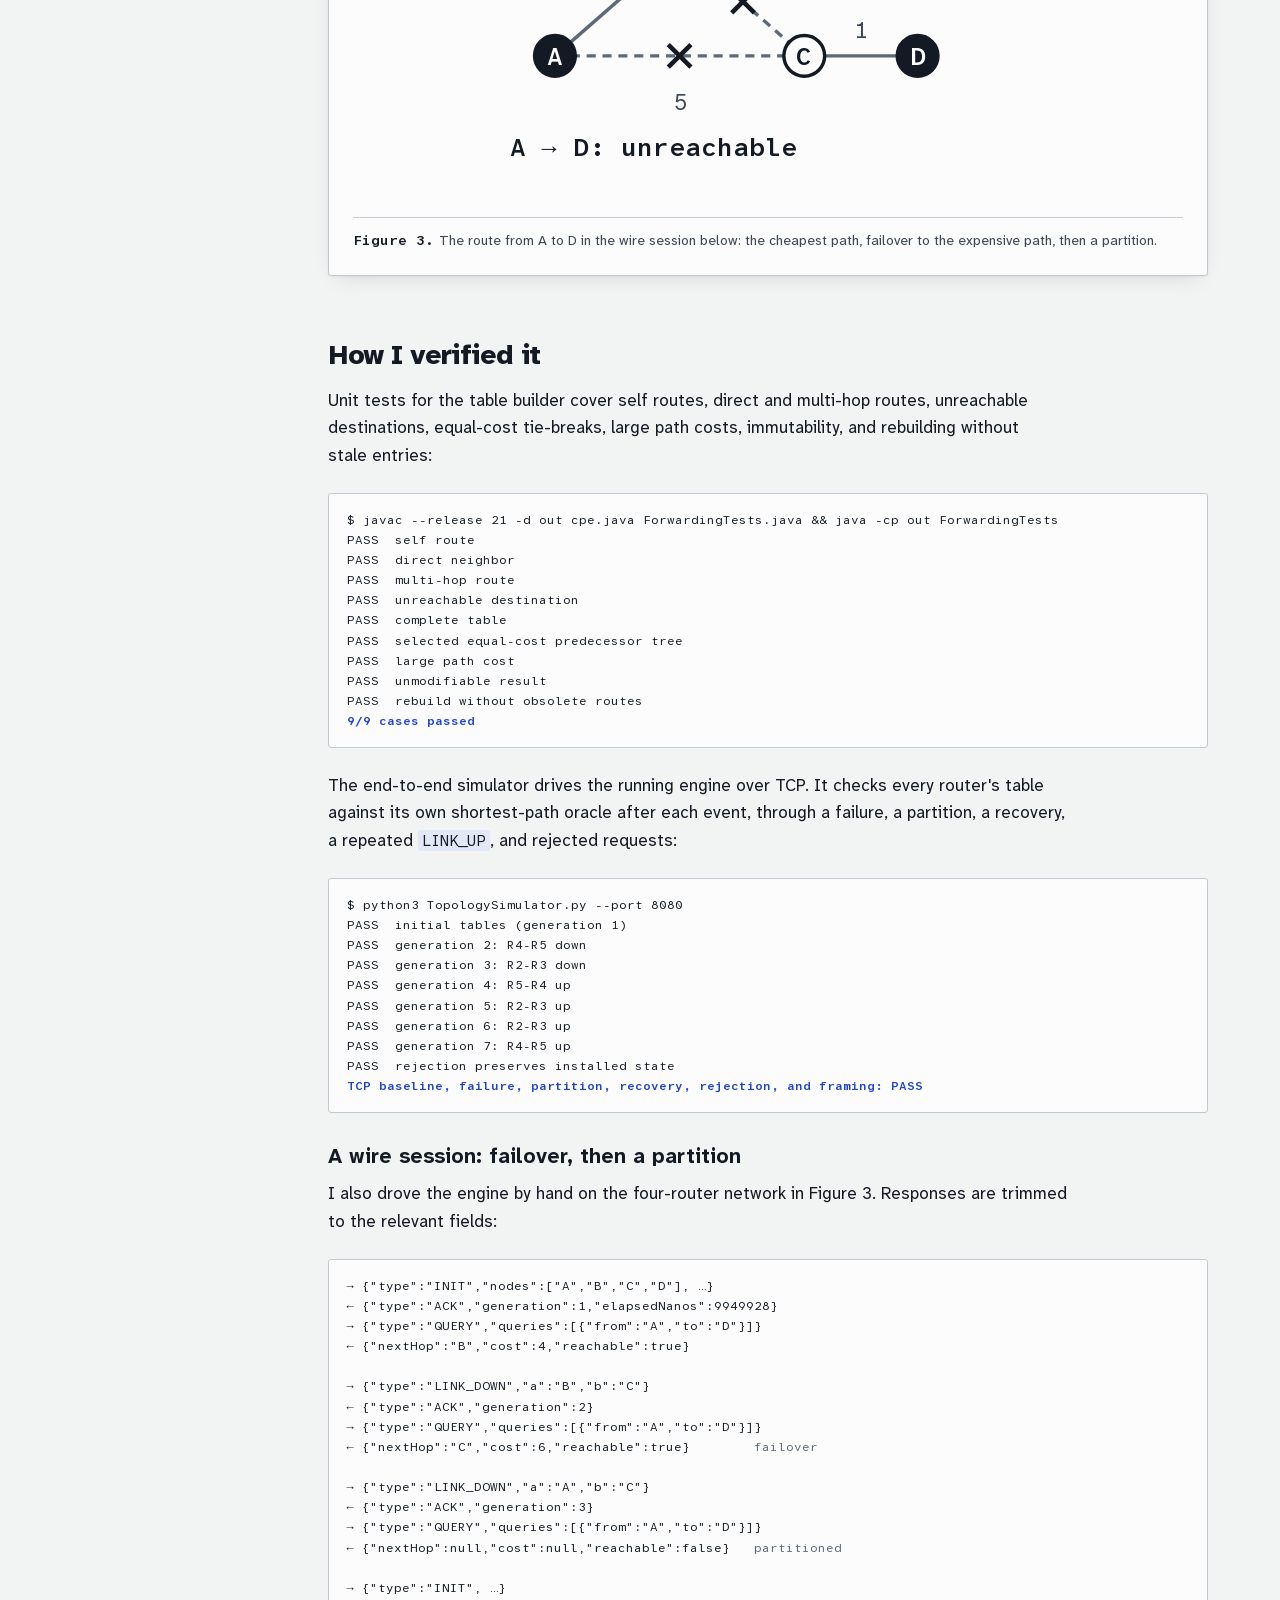
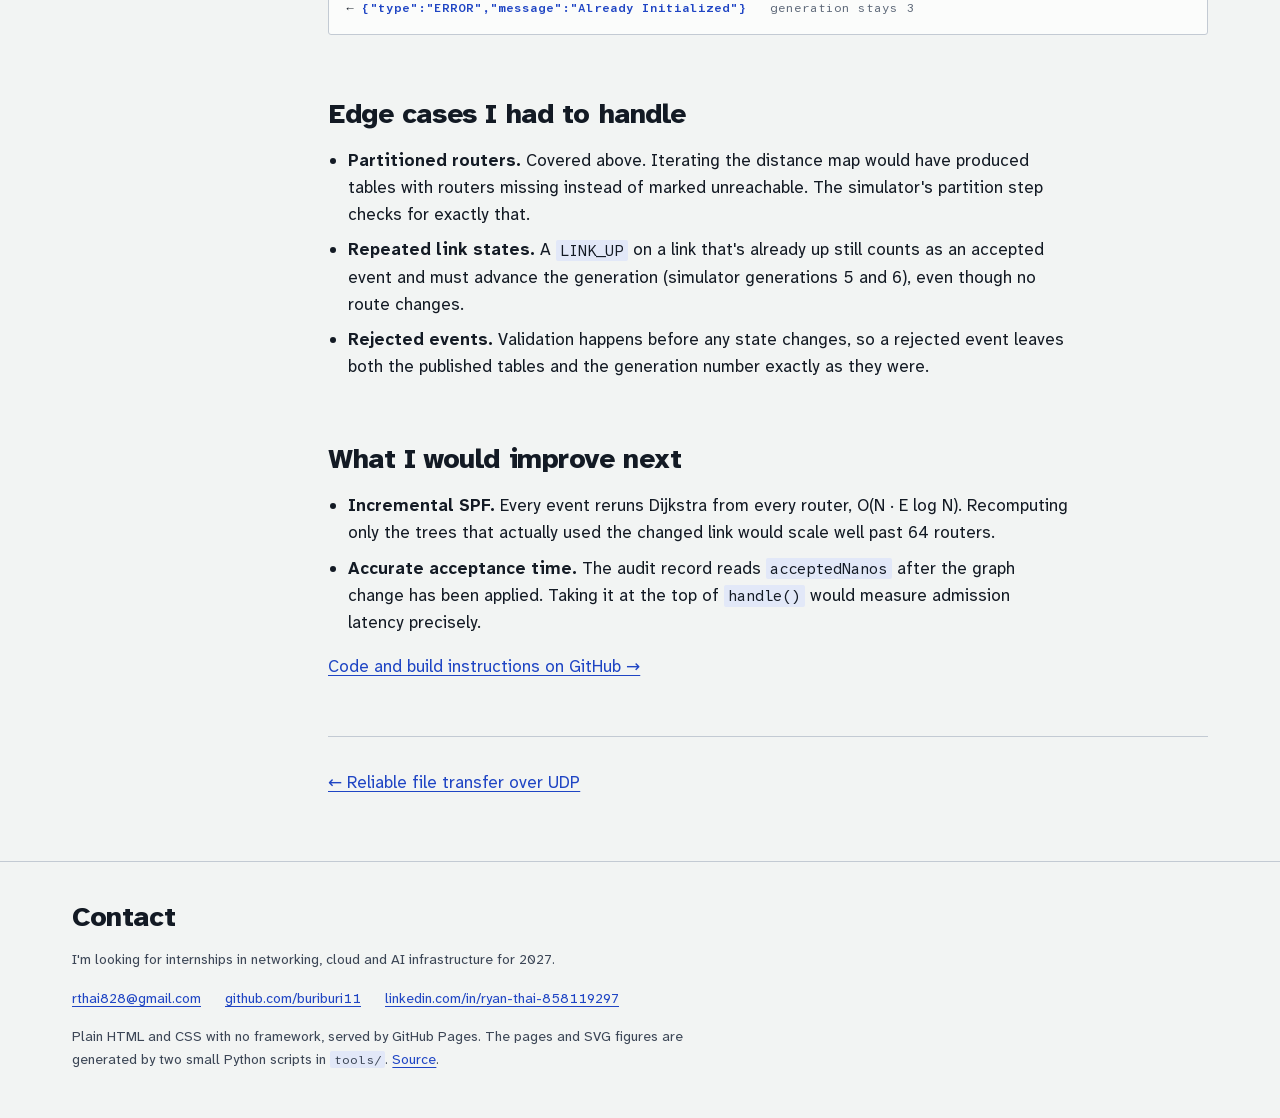
==== commit f9755256: "Fix review findings: accurate bug story, scaffold wording, readable mobile figures - Add tools/build" ====
--- a/projects/link-state-routing.html
+++ b/projects/link-state-routing.html
@@ -75,7 +75,7 @@
 table.put(dest, new RouteEntry(hop, paths.distances().get(dest), true));</code></pre>
   <p>The loop over destinations comes from the <em>topology's</em> router list, not the distance map. Dijkstra leaves unreachable routers out of its results, so building only from those keys would silently drop partitioned routers. Instead they get an explicit <code>reachable: false</code> entry.</p>
   <figure class="fig">
-    <svg class="topo" viewBox="-6 -16 400 380" role="img" aria-labelledby="fig3b-t fig3b-d" xmlns="http://www.w3.org/2000/svg"><title id="fig3b-t">Figure 3: failover, then a partition</title><desc id="fig3b-d">Three snapshots of a four-router network with links A–B cost 1, B–C cost 2, A–C cost 5 and C–D cost 1. In generation 1 the route from A to D goes via B at cost 4. After the B–C link fails, generation 2 routes A to D via C at cost 6. After the A–C link also fails, generation 3 marks D unreachable from A.</desc><g class="m panel" style="--i:0" transform="translate(0,0)"><text class="ptitle" x="0" y="0">generation 1</text><line class="link on" x1="20" y1="70" x2="75" y2="22"/><text class="cost" x="48" y="40" text-anchor="middle">1</text><line class="link on" x1="75" y1="22" x2="130" y2="70"/><text class="cost" x="102" y="40" text-anchor="middle">2</text><line class="link" x1="20" y1="70" x2="130" y2="70"/><text class="cost" x="75" y="81" text-anchor="middle">5</text><line class="link on" x1="130" y1="70" x2="180" y2="70"/><text class="cost" x="155" y="64" text-anchor="middle">1</text><circle class="node end" cx="20" cy="70" r="9"/><text class="nl" x="20" y="74" text-anchor="middle">A</text><circle class="node" cx="75" cy="22" r="9"/><text class="nl" x="75" y="26" text-anchor="middle">B</text><circle class="node" cx="130" cy="70" r="9"/><text class="nl" x="130" y="74" text-anchor="middle">C</text><circle class="node end" cx="180" cy="70" r="9"/><text class="nl" x="180" y="74" text-anchor="middle">D</text><text class="res" x="210" y="74">A → D: via B, cost 4</text></g><g class="m panel" style="--i:1" transform="translate(0,128)"><text class="ptitle" x="0" y="0">generation 2: B–C down</text><line class="link" x1="20" y1="70" x2="75" y2="22"/><text class="cost" x="48" y="40" text-anchor="middle">1</text><line class="link down" x1="75" y1="22" x2="130" y2="70"/><text class="cost" x="102" y="40" text-anchor="middle">2</text><path class="x" d="M98 41l10 10M108 41l-10 10"/><line class="link on" x1="20" y1="70" x2="130" y2="70"/><text class="cost" x="75" y="81" text-anchor="middle">5</text><line class="link on" x1="130" y1="70" x2="180" y2="70"/><text class="cost" x="155" y="64" text-anchor="middle">1</text><circle class="node end" cx="20" cy="70" r="9"/><text class="nl" x="20" y="74" text-anchor="middle">A</text><circle class="node" cx="75" cy="22" r="9"/><text class="nl" x="75" y="26" text-anchor="middle">B</text><circle class="node" cx="130" cy="70" r="9"/><text class="nl" x="130" y="74" text-anchor="middle">C</text><circle class="node end" cx="180" cy="70" r="9"/><text class="nl" x="180" y="74" text-anchor="middle">D</text><text class="res" x="210" y="74">A → D: via C, cost 6</text></g><g class="m panel" style="--i:2" transform="translate(0,256)"><text class="ptitle" x="0" y="0">generation 3: A–C down</text><line class="link" x1="20" y1="70" x2="75" y2="22"/><text class="cost" x="48" y="40" text-anchor="middle">1</text><line class="link down" x1="75" y1="22" x2="130" y2="70"/><text class="cost" x="102" y="40" text-anchor="middle">2</text><path class="x" d="M98 41l10 10M108 41l-10 10"/><line class="link down" x1="20" y1="70" x2="130" y2="70"/><text class="cost" x="75" y="81" text-anchor="middle">5</text><path class="x" d="M70 65l10 10M80 65l-10 10"/><line class="link" x1="130" y1="70" x2="180" y2="70"/><text class="cost" x="155" y="64" text-anchor="middle">1</text><circle class="node end" cx="20" cy="70" r="9"/><text class="nl" x="20" y="74" text-anchor="middle">A</text><circle class="node" cx="75" cy="22" r="9"/><text class="nl" x="75" y="26" text-anchor="middle">B</text><circle class="node" cx="130" cy="70" r="9"/><text class="nl" x="130" y="74" text-anchor="middle">C</text><circle class="node end" cx="180" cy="70" r="9"/><text class="nl" x="180" y="74" text-anchor="middle">D</text><text class="res" x="210" y="74">A → D: unreachable</text></g></svg>
+    <svg class="topo" viewBox="-6 -16 240 446" role="img" aria-labelledby="fig3b-t fig3b-d" xmlns="http://www.w3.org/2000/svg"><title id="fig3b-t">Figure 3: failover, then a partition</title><desc id="fig3b-d">Three snapshots of a four-router network with links A–B cost 1, B–C cost 2, A–C cost 5 and C–D cost 1. In generation 1 the route from A to D goes via B at cost 4. After the B–C link fails, generation 2 routes A to D via C at cost 6. After the A–C link also fails, generation 3 marks D unreachable from A.</desc><g class="m panel" style="--i:0" transform="translate(0,0)"><text class="ptitle" x="0" y="0">generation 1</text><line class="link on" x1="20" y1="70" x2="75" y2="22"/><text class="cost" x="36" y="38" text-anchor="middle">1</text><line class="link on" x1="75" y1="22" x2="130" y2="70"/><text class="cost" x="118" y="38" text-anchor="middle">2</text><line class="link" x1="20" y1="70" x2="130" y2="70"/><text class="cost" x="75" y="94" text-anchor="middle">5</text><line class="link on" x1="130" y1="70" x2="180" y2="70"/><text class="cost" x="155" y="62" text-anchor="middle">1</text><circle class="node end" cx="20" cy="70" r="9"/><text class="nl" x="20" y="74" text-anchor="middle">A</text><circle class="node" cx="75" cy="22" r="9"/><text class="nl" x="75" y="26" text-anchor="middle">B</text><circle class="node" cx="130" cy="70" r="9"/><text class="nl" x="130" y="74" text-anchor="middle">C</text><circle class="node end" cx="180" cy="70" r="9"/><text class="nl" x="180" y="74" text-anchor="middle">D</text><text class="res" x="0" y="114">A → D: via B, cost 4</text></g><g class="m panel" style="--i:1" transform="translate(0,148)"><text class="ptitle" x="0" y="0">generation 2: B–C down</text><line class="link" x1="20" y1="70" x2="75" y2="22"/><text class="cost" x="36" y="38" text-anchor="middle">1</text><line class="link down" x1="75" y1="22" x2="130" y2="70"/><text class="cost" x="118" y="38" text-anchor="middle">2</text><path class="x" d="M98 41l10 10M108 41l-10 10"/><line class="link on" x1="20" y1="70" x2="130" y2="70"/><text class="cost" x="75" y="94" text-anchor="middle">5</text><line class="link on" x1="130" y1="70" x2="180" y2="70"/><text class="cost" x="155" y="62" text-anchor="middle">1</text><circle class="node end" cx="20" cy="70" r="9"/><text class="nl" x="20" y="74" text-anchor="middle">A</text><circle class="node" cx="75" cy="22" r="9"/><text class="nl" x="75" y="26" text-anchor="middle">B</text><circle class="node" cx="130" cy="70" r="9"/><text class="nl" x="130" y="74" text-anchor="middle">C</text><circle class="node end" cx="180" cy="70" r="9"/><text class="nl" x="180" y="74" text-anchor="middle">D</text><text class="res" x="0" y="114">A → D: via C, cost 6</text></g><g class="m panel" style="--i:2" transform="translate(0,296)"><text class="ptitle" x="0" y="0">generation 3: A–C down</text><line class="link" x1="20" y1="70" x2="75" y2="22"/><text class="cost" x="36" y="38" text-anchor="middle">1</text><line class="link down" x1="75" y1="22" x2="130" y2="70"/><text class="cost" x="118" y="38" text-anchor="middle">2</text><path class="x" d="M98 41l10 10M108 41l-10 10"/><line class="link down" x1="20" y1="70" x2="130" y2="70"/><text class="cost" x="75" y="94" text-anchor="middle">5</text><path class="x" d="M70 65l10 10M80 65l-10 10"/><line class="link" x1="130" y1="70" x2="180" y2="70"/><text class="cost" x="155" y="62" text-anchor="middle">1</text><circle class="node end" cx="20" cy="70" r="9"/><text class="nl" x="20" y="74" text-anchor="middle">A</text><circle class="node" cx="75" cy="22" r="9"/><text class="nl" x="75" y="26" text-anchor="middle">B</text><circle class="node" cx="130" cy="70" r="9"/><text class="nl" x="130" y="74" text-anchor="middle">C</text><circle class="node end" cx="180" cy="70" r="9"/><text class="nl" x="180" y="74" text-anchor="middle">D</text><text class="res" x="0" y="114">A → D: unreachable</text></g></svg>
     <figcaption><span class="fig-n">Figure 3.</span>The route from A to D in the wire session below: the cheapest path, failover to the expensive path, then a partition.</figcaption>
   </figure>
 </section>
@@ -158,7 +158,7 @@
       <li><a href="https://github.com/buriburi11">github.com/buriburi11</a></li>
       <li><a href="https://www.linkedin.com/in/ryan-thai-858119297/">linkedin.com/in/ryan-thai-858119297</a></li>
     </ul>
-    <p>This site is hand-written HTML and CSS with no framework, served by GitHub Pages. <a href="https://github.com/buriburi11/buriburi11.github.io">Source</a>.</p>
+    <p>Plain HTML and CSS with no framework, served by GitHub Pages. The pages and SVG figures are generated by two small Python scripts in <code>tools/</code>. <a href="https://github.com/buriburi11/buriburi11.github.io">Source</a>.</p>
   </div>
 </footer>
 </body>
--- a/style.css
+++ b/style.css
@@ -44,9 +44,7 @@
 :root {
   --pad: #f2f4f3;           /* engineering-pad ground */
   --sheet: #fbfcfb;         /* figure and code sheets */
-  --grid-minor: rgb(31 52 82 / 0.045);
-  --grid-major: rgb(31 52 82 / 0.085);
-  --ink: #131a24;
+    --ink: #131a24;
   --ink-2: #3c4656;         /* secondary text, 8.6:1 on pad */
   --ink-3: #5d6878;         /* tertiary, 5.4:1 on pad */
   --rule: #c3cad3;
@@ -206,8 +204,6 @@
   list-style: none;
   margin: 1.75rem 0 0;
   padding: 0;
-  font-family: var(--mono);
-  font-size: var(--step--1);
 }
 .contact a { overflow-wrap: anywhere; }
 
@@ -220,13 +216,6 @@
   border-radius: 3px;
   box-shadow: 0 1px 2px rgb(19 26 36 / 0.06), 0 8px 24px -12px rgb(19 26 36 / 0.18);
   padding: clamp(0.75rem, 0.4rem + 1.5vw, 1.5rem);
-}
-.fig > svg {
-  background-image:
-    linear-gradient(var(--grid-major) 1px, transparent 1px),
-    linear-gradient(90deg, var(--grid-major) 1px, transparent 1px);
-  background-size: 24px 24px;
-  background-position: -1px -1px;
 }
 .fig svg { display: block; width: 100%; height: auto; max-width: 34rem; margin-inline: auto; }
 .intro .fig svg { max-height: min(62vh, 36rem); }
@@ -275,10 +264,6 @@
 
 /* ladder notation */
 svg text { font-family: var(--mono); font-size: 11px; fill: var(--ink); }
-@media (max-width: 40rem) {
-  svg text { font-size: 13.5px; }
-  .ladder .bracket text, .topo .cost { font-size: 12px; }
-}
 .ladder .lane, .topo .ptitle { font-weight: 600; fill: var(--ink); }
 .ladder .life { stroke: var(--ink-3); stroke-width: 1; stroke-dasharray: 2 3; }
 .ladder .m line { stroke: var(--packet); stroke-width: 1.5; }
@@ -315,6 +300,10 @@
 .topo .nl { font-weight: 600; }
 .topo .cost { fill: var(--ink-2); font-size: 10px; }
 .topo .res { font-weight: 600; }
+@media (max-width: 40rem) {
+  svg text { font-size: 15px; }
+  .ladder .bracket text, .topo .cost { font-size: 14px; }
+}
 
 /* signature motion: messages travel in time order. Content is visible without it. */
 @media (prefers-reduced-motion: no-preference) {
@@ -357,11 +346,11 @@
   border: 1px solid var(--rule);
   background: var(--sheet);
   padding: 0.75rem 1rem;
-  font-family: var(--mono);
-  font-size: var(--step--1);
-  line-height: 1.5;
+  font-size: var(--step--1);
+  line-height: 1.6;
   margin: 1.25rem 0;
   max-width: var(--measure);
+  border-radius: 3px;
 }
 .project .result b { color: var(--packet); font-weight: 600; }
 .links {
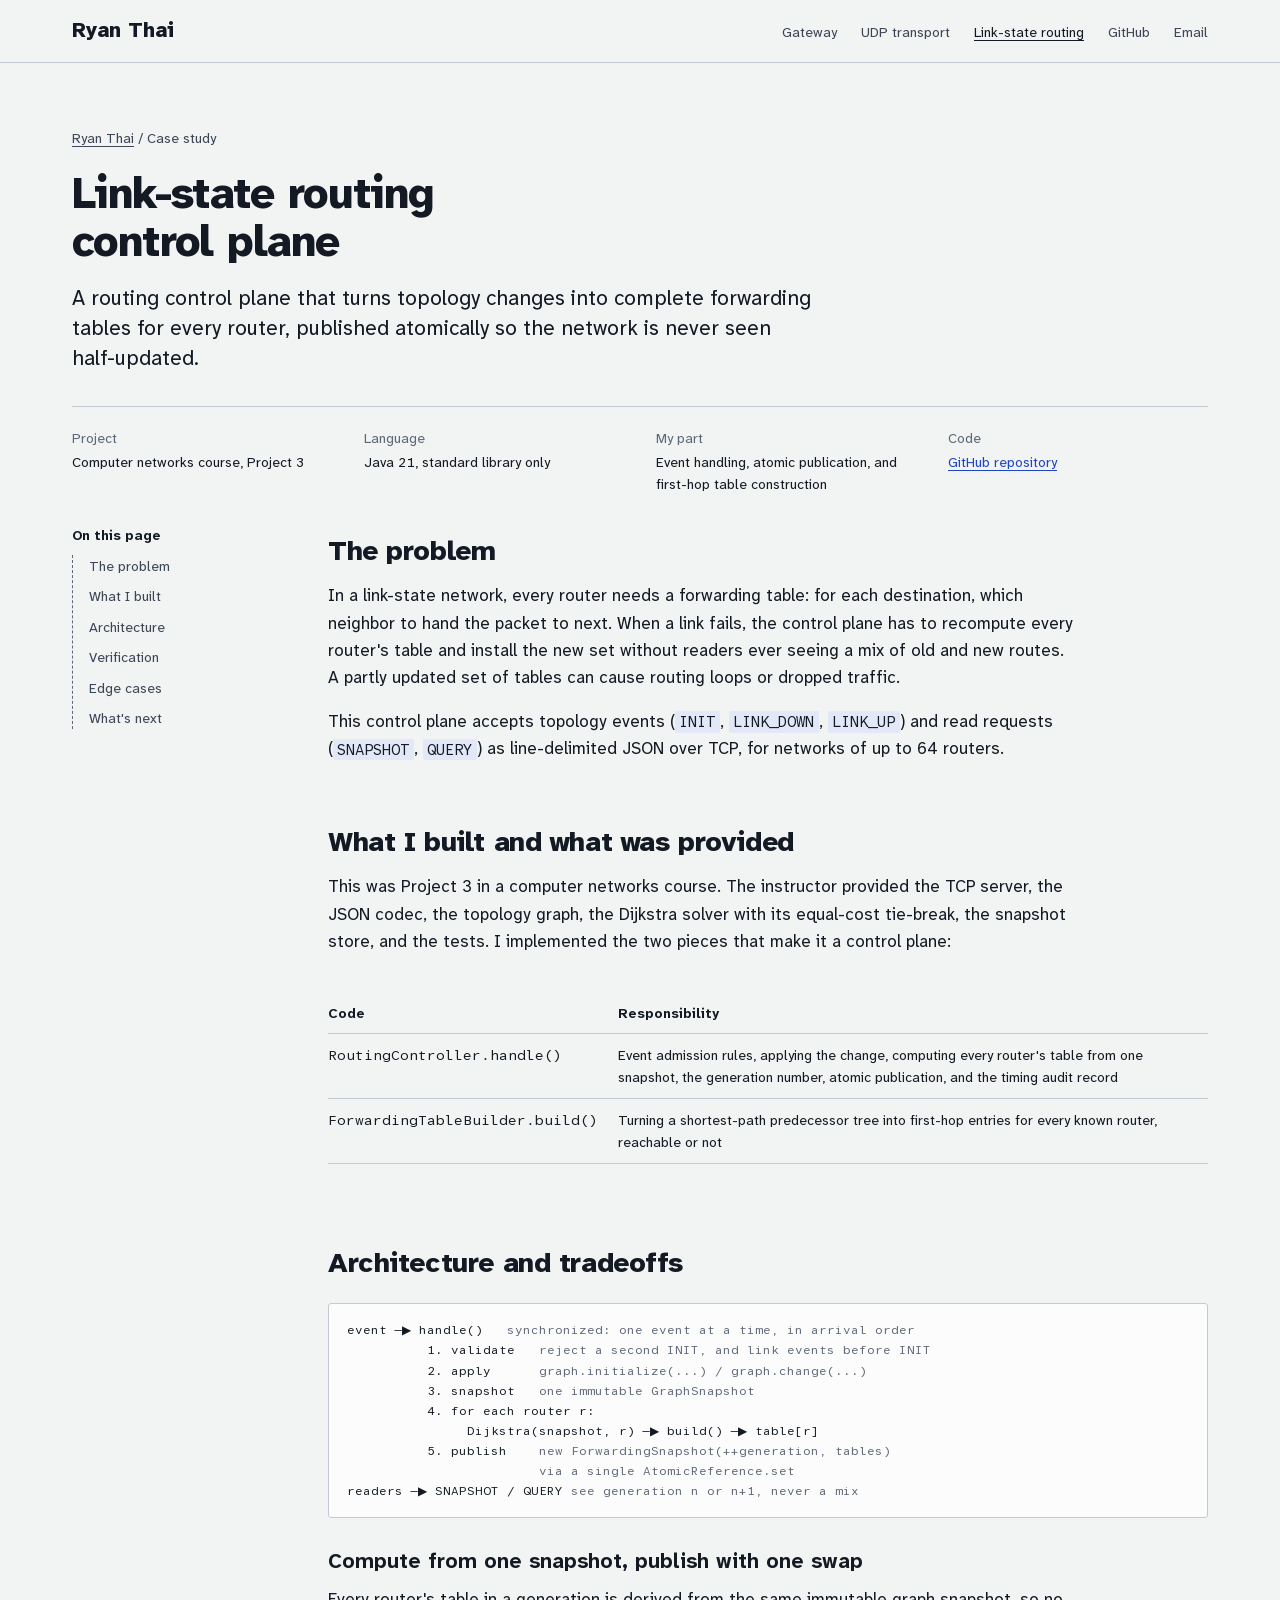
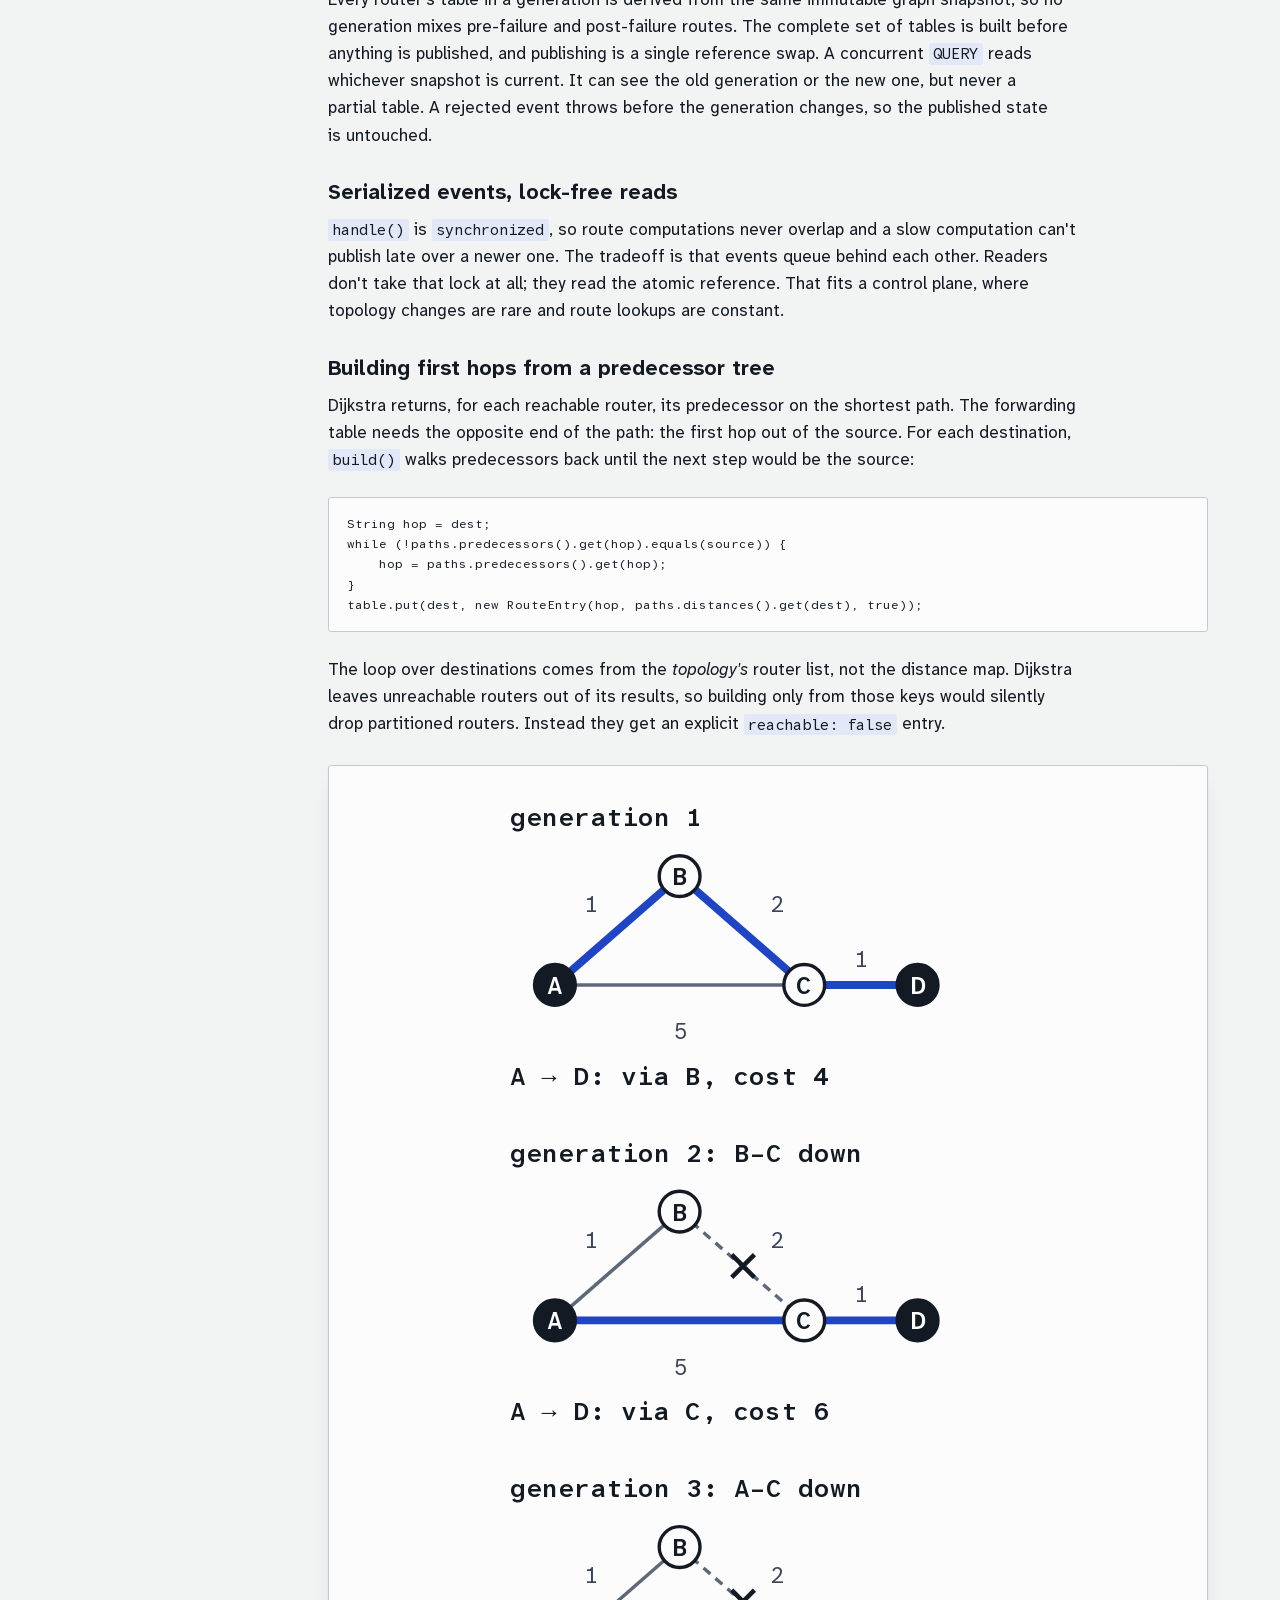
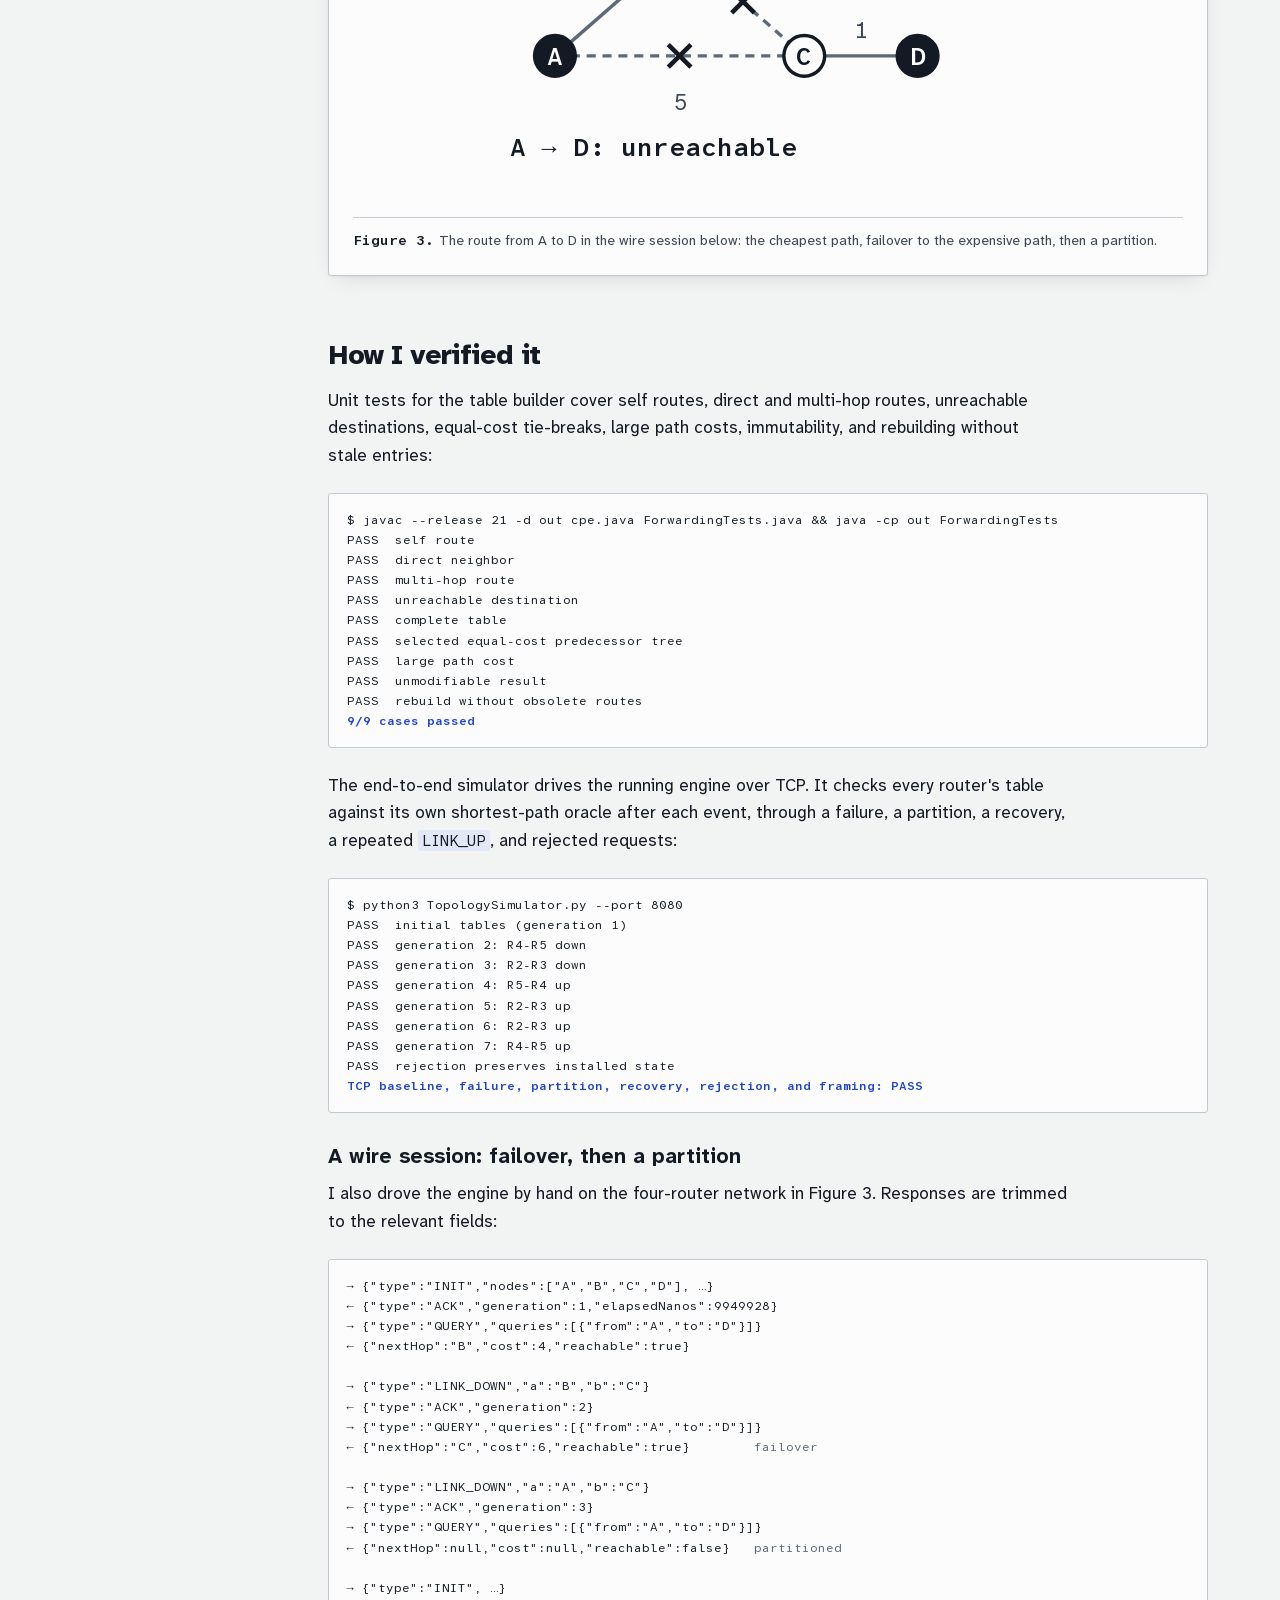
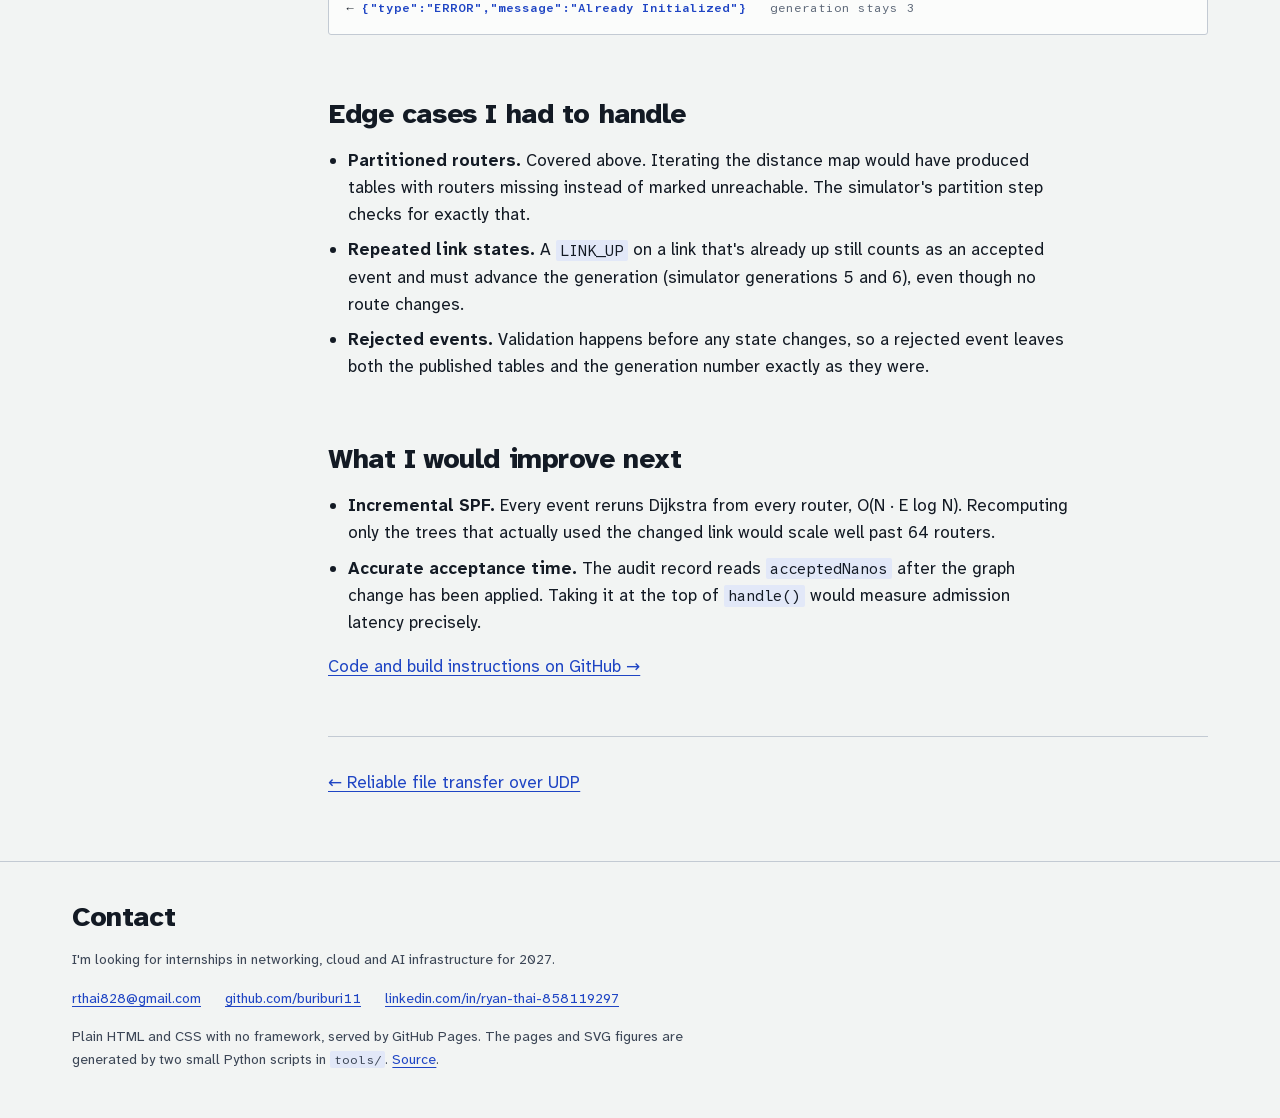
==== commit e8798944: "Plainer wording: remove showy phrasing from copy" ====
--- a/projects/link-state-routing.html
+++ b/projects/link-state-routing.html
@@ -35,7 +35,7 @@
 
 <section id="problem" aria-labelledby="problem-h">
   <h2 id="problem-h">The problem</h2>
-  <p>In a link-state network, every router needs a forwarding table: for each destination, which neighbor to hand the packet to next. When a link fails, the control plane has to recompute every router's table and install the new set without readers ever seeing a mix of old and new routes. A half-updated network is how routing loops and black holes happen.</p>
+  <p>In a link-state network, every router needs a forwarding table: for each destination, which neighbor to hand the packet to next. When a link fails, the control plane has to recompute every router's table and install the new set without readers ever seeing a mix of old and new routes. A partly updated set of tables can cause routing loops or dropped traffic.</p>
   <p>This control plane accepts topology events (<code>INIT</code>, <code>LINK_DOWN</code>, <code>LINK_UP</code>) and read requests (<code>SNAPSHOT</code>, <code>QUERY</code>) as line-delimited JSON over TCP, for networks of up to 64 routers.</p>
 </section>
 
